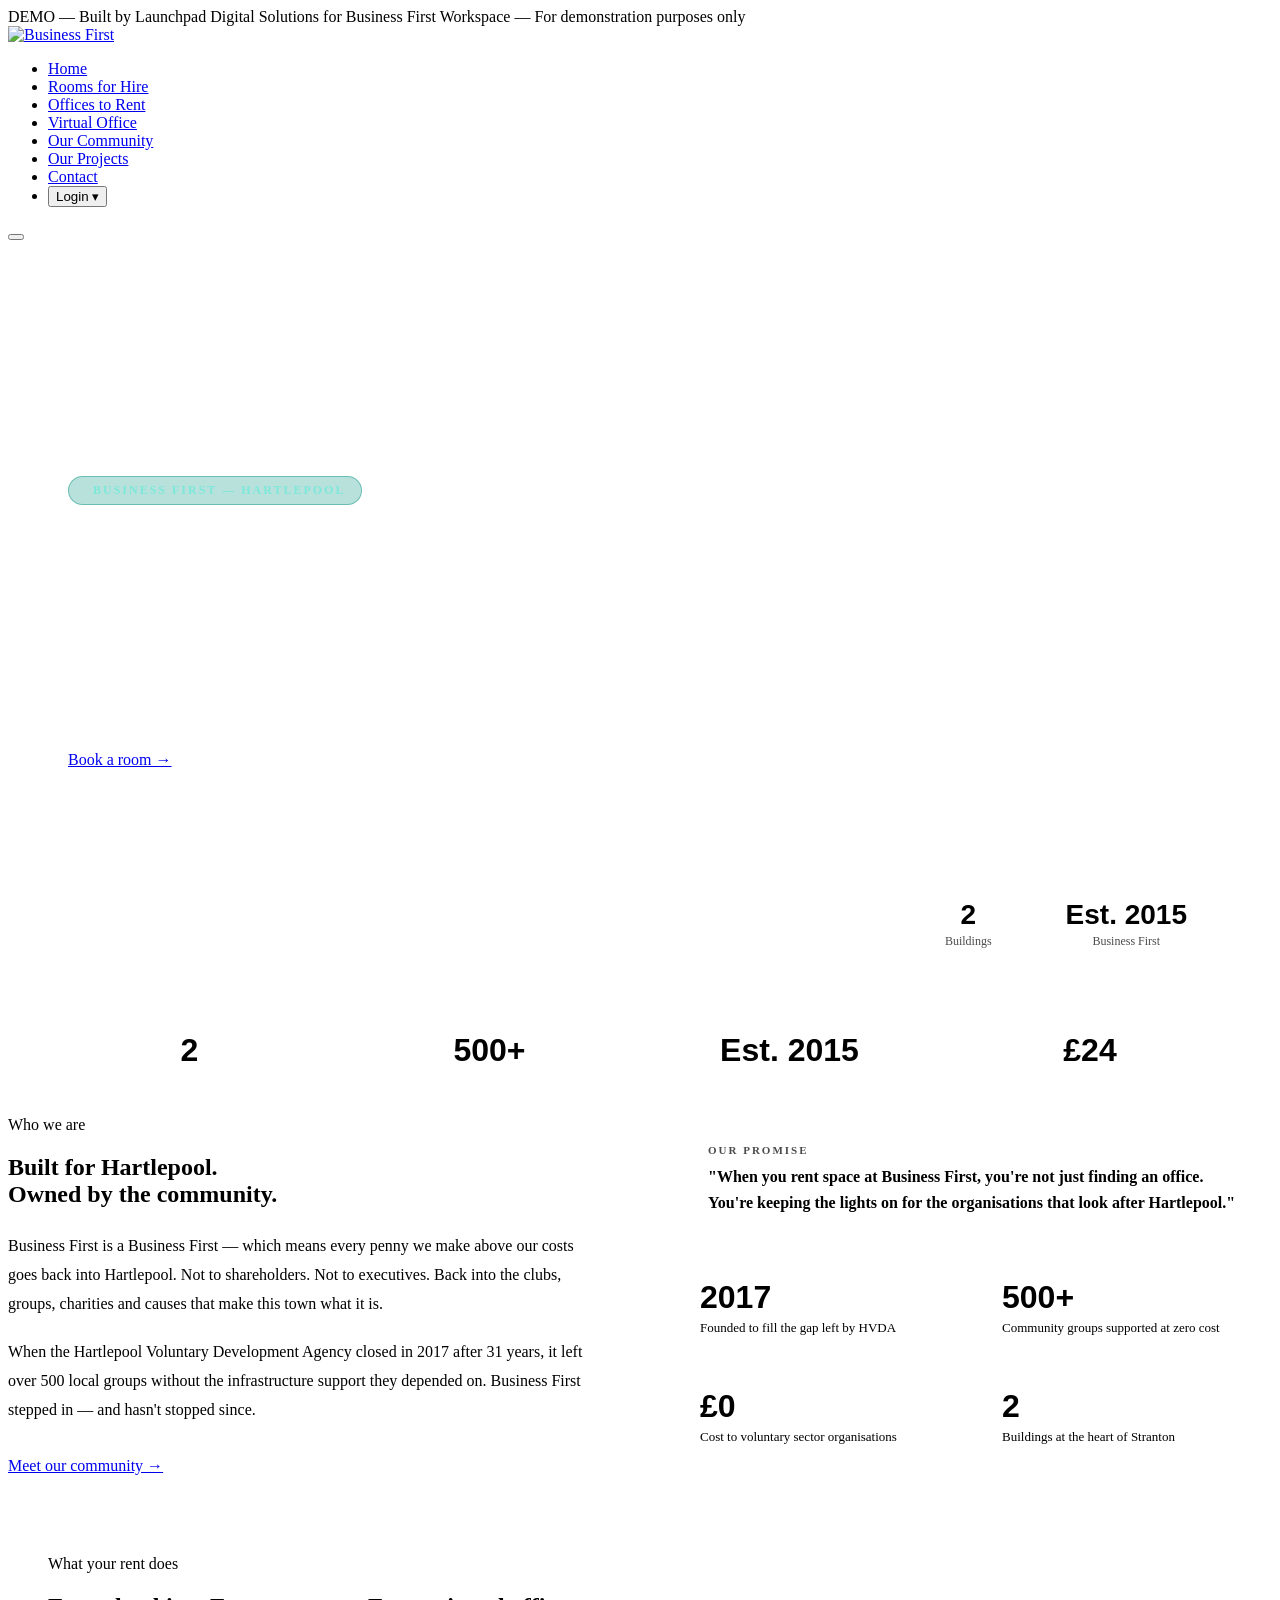
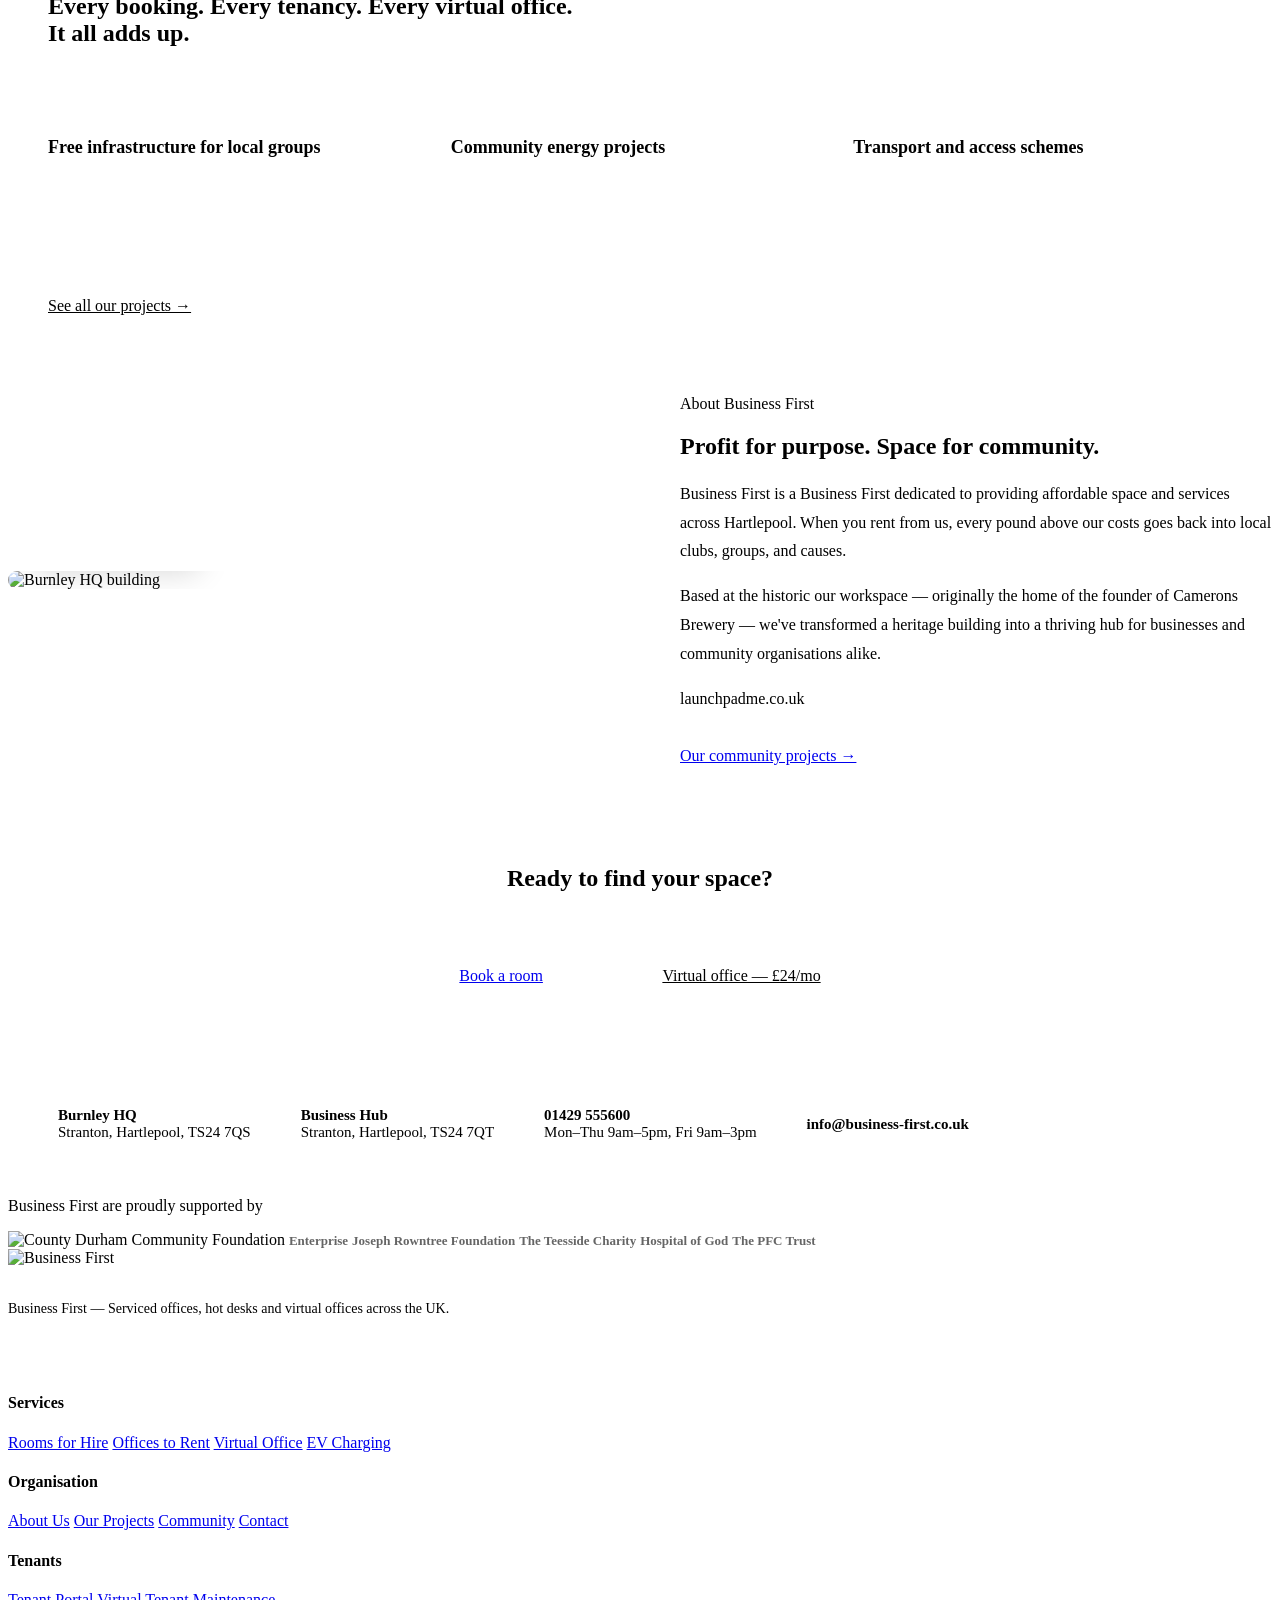
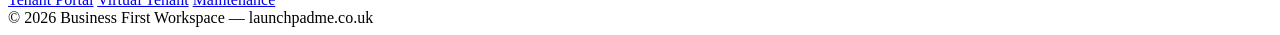
==== index.html @ 75658053 "Add index.html" ====
<!DOCTYPE html>
<html lang="en">
<head>
  <meta charset="UTF-8">
  <meta name="viewport" content="width=device-width, initial-scale=1.0">
  <title>Business First — Business First — Workspace Management</title>
  <link rel="stylesheet" href="css/style.css">
  <style>
    .hero {
      position: relative;
      height: 85vh;
      min-height: 560px;
      display: flex;
      align-items: center;
      overflow: hidden;
    }

    .hero-bg {
      position: absolute;
      inset: 0;
      background-image: url('https://static.wixstatic.com/media/c7834b_b537a9cc573847acae73a54dbadb5a41~mv2.png/v1/fill/w_1366,h_768,fp_0.50_0.50,q_85,enc_auto/c7834b_b537a9cc573847acae73a54dbadb5a41~mv2.png');
      background-size: cover;
      background-position: center 30%;
      filter: brightness(0.45);
    }

    .hero-content {
      position: relative;
      z-index: 2;
      padding: 0 60px;
      max-width: 720px;
    }

    .hero-eyebrow {
      display: inline-flex;
      align-items: center;
      gap: 8px;
      background: rgba(26,155,140,0.3);
      border: 1px solid rgba(26,155,140,0.5);
      color: #7BE8DA;
      padding: 6px 16px;
      border-radius: 100px;
      font-size: 12px;
      font-weight: 700;
      letter-spacing: 2px;
      text-transform: uppercase;
      margin-bottom: 24px;
    }

    .hero h1 { color: #fff; margin-bottom: 20px; }
    .hero h1 span { color: var(--teal); }

    .hero p {
      color: rgba(255,255,255,0.8);
      font-size: 18px;
      line-height: 1.7;
      margin-bottom: 36px;
      max-width: 560px;
    }

    .hero-btns { display: flex; gap: 14px; flex-wrap: wrap; }

    .hero-stats {
      position: absolute;
      bottom: 40px;
      right: 60px;
      display: flex;
      gap: 24px;
      z-index: 2;
    }

    .hero-stat {
      background: rgba(255,255,255,0.1);
      border: 1px solid rgba(255,255,255,0.2);
      backdrop-filter: blur(10px);
      border-radius: 14px;
      padding: 16px 24px;
      text-align: center;
      color: var(--white);
    }

    .hero-stat strong {
      font-family: 'Syne', sans-serif;
      font-size: 28px;
      font-weight: 800;
      display: block;
      color: var(--teal);
    }

    .hero-stat span { font-size: 12px; opacity: 0.7; }

    /* Stats strip */
    .stats-strip {
      background: var(--dark);
      padding: 0;
      border-bottom: 3px solid var(--teal);
    }

    .stats-grid {
      display: grid;
      grid-template-columns: repeat(4, 1fr);
      max-width: 1200px;
      margin: 0 auto;
    }

    .stat-pill {
      padding: 28px 20px;
      text-align: center;
      border-right: 1px solid rgba(255,255,255,0.07);
      display: flex;
      flex-direction: column;
      align-items: center;
      gap: 4px;
    }

    .stat-pill:last-child { border-right: none; }
    .stat-pill strong { font-family: 'Syne', sans-serif; font-size: 32px; font-weight: 800; color: var(--teal); line-height: 1; }
    .stat-pill span { font-size: 13px; color: rgba(255,255,255,0.55); font-weight: 500; margin-top: 2px; }

    /* What we offer */
    .offer-card {
      background: var(--white);
      border: 1.5px solid var(--border);
      border-radius: 20px;
      padding: 32px;
      transition: all 0.2s;
      position: relative;
      overflow: hidden;
    }

    .offer-card::before {
      content: '';
      position: absolute;
      top: 0; left: 0; right: 0;
      height: 4px;
      background: var(--teal);
      transform: scaleX(0);
      transition: transform 0.2s;
    }

    .offer-card:hover::before { transform: scaleX(1); }
    .offer-card:hover { transform: translateY(-4px); box-shadow: 0 12px 40px rgba(26,155,140,0.12); }

    .offer-icon {
      width: 56px;
      height: 56px;
      background: var(--teal-light);
      border-radius: 14px;
      display: flex;
      align-items: center;
      justify-content: center;
      font-size: 24px;
      margin-bottom: 20px;
    }

    .offer-card h3 { margin-bottom: 10px; }
    .offer-card p { color: var(--mid); font-size: 14px; line-height: 1.7; margin-bottom: 20px; }

    .offer-price {
      font-family: 'Syne', sans-serif;
      font-weight: 800;
      color: var(--teal);
      font-size: 20px;
    }

    .offer-price span { font-family: 'Inter', sans-serif; font-size: 13px; font-weight: 400; color: var(--mid); }

    /* About section */
    .about-split {
      display: grid;
      grid-template-columns: 1fr 1fr;
      gap: 80px;
      align-items: center;
    }

    .about-img {
      border-radius: 20px;
      overflow: hidden;
      position: relative;
    }

    .about-img img { width: 100%; height: 480px; object-fit: cover; }

    .about-badge {
      position: absolute;
      bottom: 24px;
      left: 24px;
      background: var(--white);
      border-radius: 14px;
      padding: 16px 20px;
      box-shadow: 0 8px 30px rgba(0,0,0,0.15);
    }

    .about-badge strong { font-family: 'Syne', sans-serif; font-size: 28px; color: var(--teal); display: block; }
    .about-badge span { font-size: 13px; color: var(--mid); }

    .about-content h2 { margin-bottom: 20px; }
    .about-content p { color: var(--mid); font-size: 16px; line-height: 1.8; margin-bottom: 16px; }

    /* CTA banner */
    .cta-banner {
      background: var(--dark);
      padding: 80px 40px;
      text-align: center;
    }

    .cta-banner h2 { color: var(--white); margin-bottom: 14px; }
    .cta-banner p { color: rgba(255,255,255,0.65); font-size: 18px; margin-bottom: 36px; }
    .cta-banner .btn-group { display: flex; gap: 14px; justify-content: center; flex-wrap: wrap; }

    /* Contact strip */
    .contact-strip {
      background: var(--teal);
      padding: 40px;
    }

    .contact-strip-inner {
      max-width: 1200px;
      margin: 0 auto;
      display: flex;
      align-items: center;
      justify-content: space-between;
      flex-wrap: wrap;
      gap: 20px;
    }

    .contact-info { display: flex; gap: 40px; flex-wrap: wrap; }

    .contact-item {
      display: flex;
      align-items: center;
      gap: 10px;
      color: var(--white);
      font-size: 15px;
    }

    .contact-item strong { font-weight: 600; }
    .contact-item .ci-icon { font-size: 20px; opacity: 0.7; }
  
    /* Login dropdown */
    .login-dropdown { position: relative; }
    .login-dropdown-menu {
      display: none;
      position: absolute;
      top: calc(100% + 8px);
      right: 0;
      background: var(--white);
      border: 1.5px solid var(--border);
      border-radius: 12px;
      overflow: hidden;
      min-width: 180px;
      box-shadow: 0 8px 30px rgba(0,0,0,0.12);
      z-index: 1000;
    }
    .login-dropdown.open .login-dropdown-menu { display: block; }
    .login-dropdown-menu a {
      display: block;
      padding: 12px 18px;
      font-size: 14px;
      font-weight: 500;
      color: var(--dark);
      text-decoration: none;
      border-bottom: 1px solid var(--border);
      transition: all 0.15s;
    }
    .login-dropdown-menu a:last-child { border-bottom: none; }
    .login-dropdown-menu a:hover { background: var(--teal-light); color: var(--teal-dark); }
    .login-dropdown-menu .admin-link { color: var(--mid); font-size: 13px; }
    .admin-bar { display: none; position: fixed; bottom: 0; left: 0; right: 0; background: var(--dark); border-top: 2px solid var(--teal); padding: 10px 20px; z-index: 999; display: flex; justify-content: space-between; align-items: center; }
    .admin-bar span { color: rgba(255,255,255,0.5); font-size: 11px; font-weight: 700; letter-spacing: 1px; text-transform: uppercase; }
    .admin-bar a { background: var(--teal); color: white; padding: 7px 16px; border-radius: 8px; font-size: 12px; font-weight: 700; text-decoration: none; }
    @media (min-width: 769px) { .admin-bar { display: none !important; } }

  
    /* ── BASE: prevent horizontal scroll on all screen sizes ── */
    html, body { overflow-x: hidden; max-width: 100%; }

    /* ════════════════════════════════════════════════
       MOBILE FIRST — full ground-up mobile experience
       Desktop styles above are untouched
    ════════════════════════════════════════════════ */
    @media (max-width: 768px) {

      /* ── Nav ── */
      nav {
        padding: 0 16px !important;
        height: 60px !important;
        top: 0 !important;
      }
      .demo-banner { font-size: 10px !important; padding: 6px 12px !important; letter-spacing: 0 !important; }
      .nav-logo img { height: 32px !important; }

      /* ── Hero ── */
      .hero {
        height: auto !important;
        min-height: 85vh !important;
        padding: 80px 20px 32px !important;
        display: flex !important;
        flex-direction: column !important;
        justify-content: center !important;
        overflow: hidden !important;
      }
      .hero-bg { background-position: center center !important; }
      .hero-content {
        position: relative !important;
        padding: 0 !important;
        max-width: 100% !important;
        z-index: 2;
      }
      .hero-eyebrow { font-size: 10px !important; padding: 5px 12px !important; margin-bottom: 16px !important; }
      .hero h1 { font-size: 36px !important; line-height: 1.15 !important; margin-bottom: 14px !important; }
      .hero p { font-size: 15px !important; line-height: 1.65 !important; margin-bottom: 24px !important; }
      .hero-btns {
        flex-direction: column !important;
        gap: 10px !important;
      }
      .hero-btns .btn {
        width: 100% !important;
        justify-content: center !important;
        padding: 14px 20px !important;
        font-size: 15px !important;
      }
      .hero-stats { display: none !important; }
      .hero-stat {
        flex: 1 1 calc(50% - 8px) !important;
        min-width: 0 !important;
        padding: 12px 14px !important;
        text-align: center !important;
      }
      .hero-stat strong { font-size: 20px !important; display: block; }
      .hero-stat span { font-size: 11px !important; }

      /* ── Stats strip ── */
      .stats-grid {
        grid-template-columns: 1fr 1fr !important;
        gap: 0 !important;
      }
      .stat-pill {
        border-right: 1px solid rgba(255,255,255,0.1) !important;
        border-bottom: 1px solid rgba(255,255,255,0.1) !important;
        padding: 16px 12px !important;
      }
      .stat-pill strong { font-size: 22px !important; }
      .stat-pill span { font-size: 11px !important; }

      /* ── Sections ── */
      .section { padding: 48px 20px !important; }
      .section-sm { padding: 32px 20px !important; }
      .container { padding: 0 !important; }

      /* ── Grids → single column ── */
      .grid-2, .grid-3, .grid-4,
      .about-grid, .offer-grid,
      [style*="grid-template-columns:repeat(3"] {
        grid-template-columns: 1fr !important;
        gap: 16px !important;
      }
      [style*="grid-template-columns:repeat(2"] {
        grid-template-columns: 1fr !important;
        gap: 16px !important;
      }

      /* ── About split ── */
      .about-split {
        display: block !important;
      }
      .about-img {
        width: 100% !important;
        margin-bottom: 24px !important;
        border-radius: 16px !important;
        overflow: hidden !important;
      }
      .about-img img { width: 100% !important; height: 220px !important; object-fit: cover !important; }
      .about-badge { bottom: 16px !important; left: 16px !important; padding: 12px 16px !important; }
      .about-badge strong { font-size: 22px !important; }
      .about-content h2 { font-size: 24px !important; }
      .about-content p { font-size: 14px !important; line-height: 1.7 !important; }

      /* ── Mission section ── */
      .mission-grid {
        display: block !important;
      }
      .mission-grid > div:first-child {
        margin-bottom: 32px !important;
      }
      .mission-grid > div:first-child h2 {
        font-size: 28px !important;
        line-height: 1.2 !important;
      }
      .mission-grid > div:first-child p {
        font-size: 15px !important;
        line-height: 1.7 !important;
      }

      /* ── Dark section ── */
      [style*="background:var(--dark)"][style*="padding:80px 40px"] {
        padding: 48px 20px !important;
      }
      .rent-grid {
        display: block !important;
      }
      .rent-grid > div {
        margin-bottom: 24px !important;
        padding-bottom: 24px !important;
        border-bottom: 1px solid rgba(255,255,255,0.1) !important;
      }
      .rent-grid > div:last-child {
        margin-bottom: 0 !important;
        border-bottom: none !important;
      }

      /* ── Cards ── */
      .card { margin-bottom: 0; }
      .room-card img { height: 180px !important; }

      /* ── CTA banner ── */
      .cta-banner { padding: 48px 20px !important; text-align: center; }
      .cta-banner h2 { font-size: 26px !important; }
      .btn-group {
        flex-direction: column !important;
        gap: 10px !important;
        align-items: stretch !important;
      }
      .btn-group .btn {
        width: 100% !important;
        justify-content: center !important;
      }

      /* ── Contact strip ── */
      .contact-strip { padding: 28px 20px !important; }
      .contact-strip-inner {
        flex-direction: column !important;
        align-items: flex-start !important;
        gap: 0 !important;
      }
      .contact-info {
        display: grid !important;
        grid-template-columns: 1fr 1fr !important;
        gap: 16px !important;
        width: 100% !important;
        margin-bottom: 20px !important;
      }
      .contact-item {
        font-size: 13px !important;
        gap: 6px !important;
        align-items: flex-start !important;
      }
      .contact-item .ci-icon { font-size: 16px !important; margin-top: 2px; }
      .contact-strip .btn { width: 100% !important; justify-content: center !important; }

      /* ── Supporters ── */
      .supporters { padding: 32px 20px !important; }
      .supporters-grid { gap: 16px !important; }

      /* ── Footer ── */
      footer { padding: 40px 20px 0 !important; }
      .footer-grid { grid-template-columns: 1fr !important; gap: 28px !important; }
      .footer-bottom {
        flex-direction: column !important;
        gap: 8px !important;
        text-align: center !important;
        padding: 20px 0 !important;
      }

      /* ── Typography ── */
      h1 { font-size: 34px !important; }
      h2 { font-size: 24px !important; line-height: 1.25 !important; }
      h3 { font-size: 18px !important; }

      /* ── Inline grid overrides (elements using inline style) ── */
      /* Only target inline grids with 3+ columns */
      [style*="grid-template-columns:repeat(3"],
      [style*="grid-template-columns:repeat(4"],
      [style*="grid-template-columns: repeat(3"],
      [style*="grid-template-columns: repeat(4"] {
        display: block !important;
      }
      [style*="grid-template-columns:repeat(3"] > *,
      [style*="grid-template-columns:repeat(4"] > *,
      [style*="grid-template-columns: repeat(3"] > *,
      [style*="grid-template-columns: repeat(4"] > * {
        margin-bottom: 16px !important;
      }

      /* Feedback button — keep accessible */
      #feedbackMenu { bottom: 16px !important; right: 16px !important; }
    }

    /* Small phones */
    @media (max-width: 380px) {
      .hero h1 { font-size: 30px !important; }
      .hero-stat { flex: 1 1 100% !important; }
    }
  </style>
</head>
<body>

<div class="demo-banner">
   DEMO — Built by Launchpad Digital Solutions for Business First Workspace — For demonstration purposes only
</div>

<nav>
  <a href="index.html" class="nav-logo">
    <img src="https://via.placeholder.com/255x86/1a1a2e/6366f1?text=Launchpad" alt="Business First">
  </a>
  <ul class="nav-links">
    <li><a href="index.html" class="active">Home</a></li>
    <li><a href="rooms.html">Rooms for Hire</a></li>
    <li><a href="offices.html">Offices to Rent</a></li>
    <li><a href="virtual-office.html">Virtual Office</a></li>
    <li><a href="community.html">Our Community</a></li>
    <li><a href="projects.html">Our Projects</a></li>
    <li><a href="contact.html?from=rooms">Contact</a></li>
    <li class="login-dropdown" id="loginDropdown">
    <button class="login-dropdown-btn" onclick="event.stopPropagation();document.getElementById('loginDropdown').classList.toggle('open')">Login ▾</button>
    <div class="login-dropdown-menu">
      <a href="tenant.html">Tenant Portal</a>
      <a href="virtual-tenant.html">Virtual Office Portal</a>
      <a href="admin.html" class="staff-link">Staff Dashboard</a>
    </div>
  </li>
  </ul>
  <button class="nav-hamburger" id="navHamburger" aria-label="Menu">
    <span></span><span></span><span></span>
  </button>
</nav>

<!-- Hero -->
<section class="hero">
  <div class="hero-bg"></div>
  <div class="hero-content">
    <div class="hero-eyebrow">
      <span></span> Business First — Hartlepool
    </div>
    <h1>Space to grow.<br><span>Power to thrive.</span></h1>
    <p>Business First provides affordable rooms, offices, and community services from two buildings at the heart of Hartlepool — with profits going back to the community.</p>
    <div class="hero-btns">
      <a href="rooms.html" class="btn btn-primary btn-lg">Book a room →</a>
      <a href="offices.html" class="btn btn-lg" style="background:rgba(255,255,255,0.15);color:#fff;border:1.5px solid rgba(255,255,255,0.3);">Find an office</a>
    </div>
  </div>
  <div class="hero-stats">
    <div class="hero-stat">
      <strong>2</strong>
      <span>Buildings</span>
    </div>
    <div class="hero-stat">
      <strong>Est. 2015</strong>
      <span>Business First</span>
    </div>
  </div>
</section>

<!-- Stats strip -->
<div class="stats-strip">
  <div class="stats-grid">
    <div class="stat-pill">
      <strong>2</strong>
      <span>Buildings in Hartlepool</span>
    </div>
    <div class="stat-pill">
      <strong>500+</strong>
      <span>Community groups supported</span>
    </div>
    <div class="stat-pill">
      <strong>Est. 2015</strong>
      <span>Business First</span>
    </div>
    <div class="stat-pill">
      <strong>£24</strong>
      <span>Virtual office inc. VAT /month</span>
    </div>
  </div>
</div>

<!-- Mission section -->
<section class="section" style="background:var(--white);">
  <div class="container">
    <div class="mission-grid" style="display:grid;grid-template-columns:1fr 1fr;gap:80px;align-items:start;">
      <div>
        <div class="section-label">Who we are</div>
        <h2 style="margin-bottom:24px;">Built for Hartlepool.<br>Owned by the community.</h2>
        <p style="font-size:16px;color:var(--mid);line-height:1.8;margin-bottom:20px;">Business First is a Business First — which means every penny we make above our costs goes back into Hartlepool. Not to shareholders. Not to executives. Back into the clubs, groups, charities and causes that make this town what it is.</p>
        <p style="font-size:16px;color:var(--mid);line-height:1.8;margin-bottom:32px;">When the Hartlepool Voluntary Development Agency closed in 2017 after 31 years, it left over 500 local groups without the infrastructure support they depended on. Business First stepped in — and hasn't stopped since.</p>
        <a href="community.html" class="btn btn-outline">Meet our community →</a>
      </div>
      <div style="display:flex;flex-direction:column;gap:16px;">
        <div style="background:var(--teal);border-radius:16px;padding:28px;color:var(--white);">
          <div style="font-size:11px;font-weight:700;letter-spacing:2px;opacity:0.7;text-transform:uppercase;margin-bottom:8px;">Our promise</div>
          <p style="font-size:16px;font-weight:600;line-height:1.6;margin:0;">"When you rent space at Business First, you're not just finding an office. You're keeping the lights on for the organisations that look after Hartlepool."</p>
        </div>
        <div style="display:grid;grid-template-columns:1fr 1fr;gap:12px;">
          <div style="background:var(--light);border-radius:14px;padding:20px;border:1px solid var(--border);">
            <div style="font-family:'Syne',sans-serif;font-size:32px;font-weight:800;color:var(--teal);">2017</div>
            <div style="font-size:13px;color:var(--mid);margin-top:4px;">Founded to fill the gap left by HVDA</div>
          </div>
          <div style="background:var(--light);border-radius:14px;padding:20px;border:1px solid var(--border);">
            <div style="font-family:'Syne',sans-serif;font-size:32px;font-weight:800;color:var(--teal);">500+</div>
            <div style="font-size:13px;color:var(--mid);margin-top:4px;">Community groups supported at zero cost</div>
          </div>
          <div style="background:var(--light);border-radius:14px;padding:20px;border:1px solid var(--border);">
            <div style="font-family:'Syne',sans-serif;font-size:32px;font-weight:800;color:var(--teal);">£0</div>
            <div style="font-size:13px;color:var(--mid);margin-top:4px;">Cost to voluntary sector organisations</div>
          </div>
          <div style="background:var(--light);border-radius:14px;padding:20px;border:1px solid var(--border);">
            <div style="font-family:'Syne',sans-serif;font-size:32px;font-weight:800;color:var(--teal);">2</div>
            <div style="font-size:13px;color:var(--mid);margin-top:4px;">Buildings at the heart of Stranton</div>
          </div>
        </div>
      </div>
    </div>
  </div>
</section>

<!-- What happens when you rent here -->
<section class="section" style="background:var(--dark);padding:80px 40px;">
  <div class="container">
    <div class="section-label" style="color:var(--teal);">What your rent does</div>
    <h2 style="color:var(--white);margin-bottom:48px;max-width:540px;">Every booking. Every tenancy. Every virtual office. It all adds up.</h2>
    <div class="rent-grid" style="display:grid;grid-template-columns:repeat(3,1fr);gap:24px;">
      <div style="border-top:3px solid var(--teal);padding-top:24px;">
        <h3 style="color:var(--white);font-size:18px;margin-bottom:10px;">Free infrastructure for local groups</h3>
        <p style="color:rgba(255,255,255,0.6);font-size:14px;line-height:1.7;">Board rooms, advice, fundraising support and representation — available free to any of Hartlepool's 500+ voluntary and community organisations.</p>
      </div>
      <div style="border-top:3px solid var(--gold);padding-top:24px;">
        <h3 style="color:var(--white);font-size:18px;margin-bottom:10px;">Community energy projects</h3>
        <p style="color:rgba(255,255,255,0.6);font-size:14px;line-height:1.7;">Solar installations, EV charging, home energy efficiency advice and the HEET project — all funded by the surplus from our buildings.</p>
      </div>
      <div style="border-top:3px solid var(--teal);padding-top:24px;">
        <h3 style="color:var(--white);font-size:18px;margin-bottom:10px;">Transport and access schemes</h3>
        <p style="color:rgba(255,255,255,0.6);font-size:14px;line-height:1.7;">Wheels 2 Work, the Car Club and Get Connected — removing the barriers that stop Hartlepool residents accessing jobs, services and opportunity.</p>
      </div>
    </div>
    <div style="margin-top:40px;">
      <a href="projects.html" class="btn btn-outline" style="color:var(--white);border-color:rgba(255,255,255,0.3);">See all our projects →</a>
    </div>
  </div>
</section>

<!-- Tenant voices - placeholder for real testimonials -->

<!-- About -->
<section class="section" style="background:var(--light);">
  <div class="container">
    <div class="about-split">
      <div class="about-img">
        <img src="https://static.wixstatic.com/media/c7834b_b537a9cc573847acae73a54dbadb5a41~mv2.png/v1/fill/w_740,h_495,fp_0.50_0.50,q_85,enc_auto/c7834b_b537a9cc573847acae73a54dbadb5a41~mv2.png" alt="Burnley HQ building">
        <div class="about-badge">
          <strong>2015</strong>
          <span>Serving Hartlepool since</span>
        </div>
      </div>
      <div class="about-content">
        <div class="section-label">About Business First</div>
        <h2>Profit for purpose. Space for community.</h2>
        <p>Business First is a Business First dedicated to providing affordable space and services across Hartlepool. When you rent from us, every pound above our costs goes back into local clubs, groups, and causes.</p>
        <p>Based at the historic our workspace — originally the home of the founder of Camerons Brewery — we've transformed a heritage building into a thriving hub for businesses and community organisations alike.</p>
        <p>launchpadme.co.uk</p>
        <br>
        <a href="projects.html" class="btn btn-outline">Our community projects →</a>
      </div>
    </div>
  </div>
</section>

<!-- CTA -->
<div class="cta-banner">
  <div class="container">
    <h2>Ready to find your space?</h2>
    <p>Book a room online in minutes, or register your interest in a private office today.</p>
    <div class="btn-group">
      <a href="rooms.html" class="btn btn-primary btn-lg">Book a room</a>
      <a href="offices.html" class="btn btn-lg" style="background:rgba(255,255,255,0.1);color:#fff;border:1.5px solid rgba(255,255,255,0.25);">Find an office</a>
      <a href="virtual-office.html" class="btn btn-lg" style="background:var(--gold);color:var(--dark);">Virtual office — £24/mo</a>
    </div>
  </div>
</div>

<!-- Contact strip -->
<div class="contact-strip">
  <div class="contact-strip-inner">
    <div class="contact-info">
      <div class="contact-item">
        <span class="ci-icon"></span>
        <div>
          <strong>Burnley HQ</strong><br>
          Stranton, Hartlepool, TS24 7QS
        </div>
      </div>
      <div class="contact-item">
        <span class="ci-icon"></span>
        <div>
          <strong>Business Hub</strong><br>
          Stranton, Hartlepool, TS24 7QT
        </div>
      </div>
      <div class="contact-item">
        <span class="ci-icon"></span>
        <div>
          <strong>01429 555600</strong><br>
          Mon–Thu 9am–5pm, Fri 9am–3pm
        </div>
      </div>
      <div class="contact-item">
        <span class="ci-icon"></span>
        <div>
          <strong>info@business-first.co.uk</strong>
        </div>
      </div>
    </div>
    <a href="contact.html?from=rooms" class="btn" style="background:rgba(255,255,255,0.15);color:#fff;border:1.5px solid rgba(255,255,255,0.3);">Get in touch →</a>
  </div>
</div>

<!-- Supporters -->
<div class="supporters">
  <div class="supporters-inner">
    <p>Business First are proudly supported by</p>
    <div class="supporters-logos">
      <img src="https://static.wixstatic.com/media/c7834b_a3cae1780340491fa3ef99efcd1c79f7~mv2.png/v1/fill/w_224,h_298,q_90,enc_avif,quality_auto/c7834b_a3cae1780340491fa3ef99efcd1c79f7~mv2.png" alt="County Durham Community Foundation" class="supporter-logo">
      <span style="font-size:13px;font-weight:700;color:var(--mid);opacity:0.6;">Enterprise</span>
      <span style="font-size:13px;font-weight:700;color:var(--mid);opacity:0.6;">Joseph Rowntree Foundation</span>
      <span style="font-size:13px;font-weight:700;color:var(--mid);opacity:0.6;">The Teesside Charity</span>
      <span style="font-size:13px;font-weight:700;color:var(--mid);opacity:0.6;">Hospital of God</span>
      <span style="font-size:13px;font-weight:700;color:var(--mid);opacity:0.6;">The PFC Trust</span>
    </div>
  </div>
</div>

<!-- Footer -->
<footer>
  <div class="footer-grid">
    <div>
      <img src="https://via.placeholder.com/255x86/1a1a2e/6366f1?text=Launchpad" alt="Business First" style="height:40px;margin-bottom:16px;">
      <p style="font-size:14px;line-height:1.7;">Business First — Serviced offices, hot desks and virtual offices across the UK.</p>
      <div style="display:flex;gap:12px;margin-top:16px;">
        <a href="https://www.facebook.com/business-first/" target="_blank" title="Facebook"
           style="display:flex;align-items:center;justify-content:center;width:36px;height:36px;background:rgba(255,255,255,0.1);border-radius:8px;color:rgba(255,255,255,0.7);transition:all 0.2s;"
           onmouseover="this.style.background='#1877F2';this.style.color='#fff'" onmouseout="this.style.background='rgba(255,255,255,0.1)';this.style.color='rgba(255,255,255,0.7)'">
          <svg width="18" height="18" viewBox="0 0 24 24" fill="currentColor"><path d="M18 2h-3a5 5 0 0 0-5 5v3H7v4h3v8h4v-8h3l1-4h-4V7a1 1 0 0 1 1-1h3z"/></svg>
        </a>
        <a href="https://x.com/business-first_cic" target="_blank" title="X (Twitter)"
           style="display:flex;align-items:center;justify-content:center;width:36px;height:36px;background:rgba(255,255,255,0.1);border-radius:8px;color:rgba(255,255,255,0.7);transition:all 0.2s;"
           onmouseover="this.style.background='#000';this.style.color='#fff'" onmouseout="this.style.background='rgba(255,255,255,0.1)';this.style.color='rgba(255,255,255,0.7)'">
          <svg width="16" height="16" viewBox="0 0 24 24" fill="currentColor"><path d="M18.244 2.25h3.308l-7.227 8.26 8.502 11.24H16.17l-5.214-6.817L4.99 21.75H1.68l7.73-8.835L1.254 2.25H8.08l4.713 6.231zm-1.161 17.52h1.833L7.084 4.126H5.117z"/></svg>
        </a>
      </div>
    </div>
    <div>
      <h4>Services</h4>
      <a href="rooms.html">Rooms for Hire</a>
      <a href="offices.html">Offices to Rent</a>
      <a href="virtual-office.html">Virtual Office</a>
      <a href="#">EV Charging</a>
    </div>
    <div>
      <h4>Organisation</h4>
      <a href="#">About Us</a>
      <a href="projects.html">Our Projects</a>
      <a href="#">Community</a>
      <a href="contact.html?from=rooms">Contact</a>
    </div>
    <div>
      <h4>Tenants</h4>
      <a href="tenant.html">Tenant Portal</a>
      <a href="virtual-tenant.html">Virtual Tenant</a>
      <a href="#">Maintenance</a>
    </div>
  </div>
  <div class="footer-bottom">
    <span>© 2026 Business First Workspace — launchpadme.co.uk</span>
    <span style="color:rgba(255,255,255,0.3);font-size:11px;">Demo built by <a href="https://launchpadme.co.uk" style="color:var(--teal);">Launchpad Digital Solutions</a></span>
  </div>
</footer>


<script>
  document.addEventListener('click', function(e) {
    const dd = document.getElementById('loginDropdown');
    if (dd && !dd.contains(e.target)) dd.classList.remove('open');
  });
</script>

<div class="admin-bar"><span>DEMO</span><a href="admin.html">Staff Dashboard →</a></div>
<script src="js/bug-report.js"></script>
<script>
  // Hamburger nav
  (function(){
    var btn = document.getElementById("navHamburger");
    var links = document.querySelector(".nav-links");
    if(!btn || !links) return;
    btn.addEventListener("click", function(e){
      e.stopPropagation();
      links.classList.toggle("open");
      btn.classList.toggle("open");
    });
    document.addEventListener("click", function(e){
      if(!btn.contains(e.target) && !links.contains(e.target)){
        links.classList.remove("open");
        btn.classList.remove("open");
      }
    });
  })();
</script>
<script src="js/gate.js"></script>
</body>
</html>
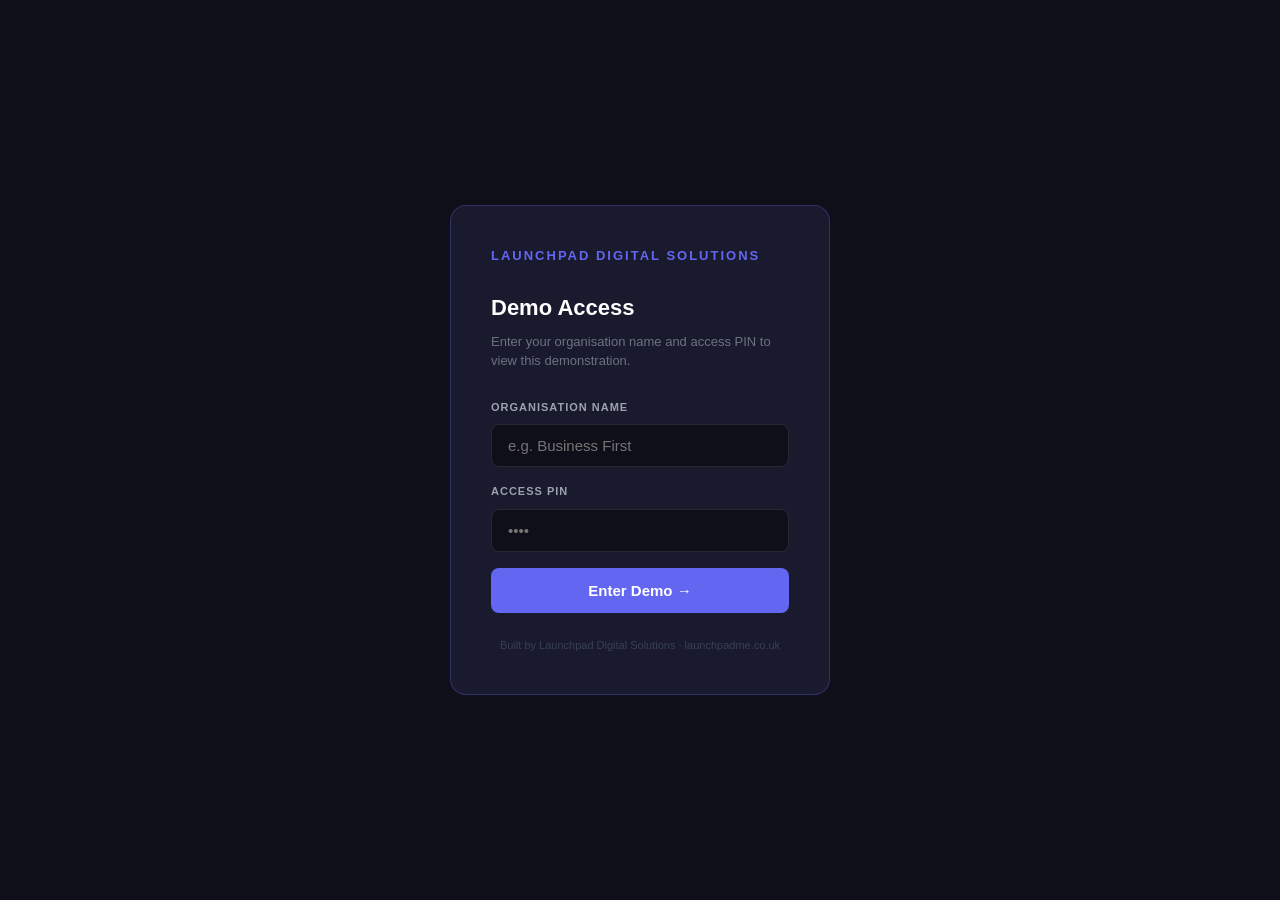
==== commit 700db0ee: "Update index.html" ====
--- a/index.html
+++ b/index.html
@@ -3,806 +3,10 @@
 <head>
   <meta charset="UTF-8">
   <meta name="viewport" content="width=device-width, initial-scale=1.0">
-  <title>Business First — Business First — Workspace Management</title>
+  <title>Business First — Demo Access</title>
   <link rel="stylesheet" href="css/style.css">
-  <style>
-    .hero {
-      position: relative;
-      height: 85vh;
-      min-height: 560px;
-      display: flex;
-      align-items: center;
-      overflow: hidden;
-    }
-
-    .hero-bg {
-      position: absolute;
-      inset: 0;
-      background-image: url('https://static.wixstatic.com/media/c7834b_b537a9cc573847acae73a54dbadb5a41~mv2.png/v1/fill/w_1366,h_768,fp_0.50_0.50,q_85,enc_auto/c7834b_b537a9cc573847acae73a54dbadb5a41~mv2.png');
-      background-size: cover;
-      background-position: center 30%;
-      filter: brightness(0.45);
-    }
-
-    .hero-content {
-      position: relative;
-      z-index: 2;
-      padding: 0 60px;
-      max-width: 720px;
-    }
-
-    .hero-eyebrow {
-      display: inline-flex;
-      align-items: center;
-      gap: 8px;
-      background: rgba(26,155,140,0.3);
-      border: 1px solid rgba(26,155,140,0.5);
-      color: #7BE8DA;
-      padding: 6px 16px;
-      border-radius: 100px;
-      font-size: 12px;
-      font-weight: 700;
-      letter-spacing: 2px;
-      text-transform: uppercase;
-      margin-bottom: 24px;
-    }
-
-    .hero h1 { color: #fff; margin-bottom: 20px; }
-    .hero h1 span { color: var(--teal); }
-
-    .hero p {
-      color: rgba(255,255,255,0.8);
-      font-size: 18px;
-      line-height: 1.7;
-      margin-bottom: 36px;
-      max-width: 560px;
-    }
-
-    .hero-btns { display: flex; gap: 14px; flex-wrap: wrap; }
-
-    .hero-stats {
-      position: absolute;
-      bottom: 40px;
-      right: 60px;
-      display: flex;
-      gap: 24px;
-      z-index: 2;
-    }
-
-    .hero-stat {
-      background: rgba(255,255,255,0.1);
-      border: 1px solid rgba(255,255,255,0.2);
-      backdrop-filter: blur(10px);
-      border-radius: 14px;
-      padding: 16px 24px;
-      text-align: center;
-      color: var(--white);
-    }
-
-    .hero-stat strong {
-      font-family: 'Syne', sans-serif;
-      font-size: 28px;
-      font-weight: 800;
-      display: block;
-      color: var(--teal);
-    }
-
-    .hero-stat span { font-size: 12px; opacity: 0.7; }
-
-    /* Stats strip */
-    .stats-strip {
-      background: var(--dark);
-      padding: 0;
-      border-bottom: 3px solid var(--teal);
-    }
-
-    .stats-grid {
-      display: grid;
-      grid-template-columns: repeat(4, 1fr);
-      max-width: 1200px;
-      margin: 0 auto;
-    }
-
-    .stat-pill {
-      padding: 28px 20px;
-      text-align: center;
-      border-right: 1px solid rgba(255,255,255,0.07);
-      display: flex;
-      flex-direction: column;
-      align-items: center;
-      gap: 4px;
-    }
-
-    .stat-pill:last-child { border-right: none; }
-    .stat-pill strong { font-family: 'Syne', sans-serif; font-size: 32px; font-weight: 800; color: var(--teal); line-height: 1; }
-    .stat-pill span { font-size: 13px; color: rgba(255,255,255,0.55); font-weight: 500; margin-top: 2px; }
-
-    /* What we offer */
-    .offer-card {
-      background: var(--white);
-      border: 1.5px solid var(--border);
-      border-radius: 20px;
-      padding: 32px;
-      transition: all 0.2s;
-      position: relative;
-      overflow: hidden;
-    }
-
-    .offer-card::before {
-      content: '';
-      position: absolute;
-      top: 0; left: 0; right: 0;
-      height: 4px;
-      background: var(--teal);
-      transform: scaleX(0);
-      transition: transform 0.2s;
-    }
-
-    .offer-card:hover::before { transform: scaleX(1); }
-    .offer-card:hover { transform: translateY(-4px); box-shadow: 0 12px 40px rgba(26,155,140,0.12); }
-
-    .offer-icon {
-      width: 56px;
-      height: 56px;
-      background: var(--teal-light);
-      border-radius: 14px;
-      display: flex;
-      align-items: center;
-      justify-content: center;
-      font-size: 24px;
-      margin-bottom: 20px;
-    }
-
-    .offer-card h3 { margin-bottom: 10px; }
-    .offer-card p { color: var(--mid); font-size: 14px; line-height: 1.7; margin-bottom: 20px; }
-
-    .offer-price {
-      font-family: 'Syne', sans-serif;
-      font-weight: 800;
-      color: var(--teal);
-      font-size: 20px;
-    }
-
-    .offer-price span { font-family: 'Inter', sans-serif; font-size: 13px; font-weight: 400; color: var(--mid); }
-
-    /* About section */
-    .about-split {
-      display: grid;
-      grid-template-columns: 1fr 1fr;
-      gap: 80px;
-      align-items: center;
-    }
-
-    .about-img {
-      border-radius: 20px;
-      overflow: hidden;
-      position: relative;
-    }
-
-    .about-img img { width: 100%; height: 480px; object-fit: cover; }
-
-    .about-badge {
-      position: absolute;
-      bottom: 24px;
-      left: 24px;
-      background: var(--white);
-      border-radius: 14px;
-      padding: 16px 20px;
-      box-shadow: 0 8px 30px rgba(0,0,0,0.15);
-    }
-
-    .about-badge strong { font-family: 'Syne', sans-serif; font-size: 28px; color: var(--teal); display: block; }
-    .about-badge span { font-size: 13px; color: var(--mid); }
-
-    .about-content h2 { margin-bottom: 20px; }
-    .about-content p { color: var(--mid); font-size: 16px; line-height: 1.8; margin-bottom: 16px; }
-
-    /* CTA banner */
-    .cta-banner {
-      background: var(--dark);
-      padding: 80px 40px;
-      text-align: center;
-    }
-
-    .cta-banner h2 { color: var(--white); margin-bottom: 14px; }
-    .cta-banner p { color: rgba(255,255,255,0.65); font-size: 18px; margin-bottom: 36px; }
-    .cta-banner .btn-group { display: flex; gap: 14px; justify-content: center; flex-wrap: wrap; }
-
-    /* Contact strip */
-    .contact-strip {
-      background: var(--teal);
-      padding: 40px;
-    }
-
-    .contact-strip-inner {
-      max-width: 1200px;
-      margin: 0 auto;
-      display: flex;
-      align-items: center;
-      justify-content: space-between;
-      flex-wrap: wrap;
-      gap: 20px;
-    }
-
-    .contact-info { display: flex; gap: 40px; flex-wrap: wrap; }
-
-    .contact-item {
-      display: flex;
-      align-items: center;
-      gap: 10px;
-      color: var(--white);
-      font-size: 15px;
-    }
-
-    .contact-item strong { font-weight: 600; }
-    .contact-item .ci-icon { font-size: 20px; opacity: 0.7; }
-  
-    /* Login dropdown */
-    .login-dropdown { position: relative; }
-    .login-dropdown-menu {
-      display: none;
-      position: absolute;
-      top: calc(100% + 8px);
-      right: 0;
-      background: var(--white);
-      border: 1.5px solid var(--border);
-      border-radius: 12px;
-      overflow: hidden;
-      min-width: 180px;
-      box-shadow: 0 8px 30px rgba(0,0,0,0.12);
-      z-index: 1000;
-    }
-    .login-dropdown.open .login-dropdown-menu { display: block; }
-    .login-dropdown-menu a {
-      display: block;
-      padding: 12px 18px;
-      font-size: 14px;
-      font-weight: 500;
-      color: var(--dark);
-      text-decoration: none;
-      border-bottom: 1px solid var(--border);
-      transition: all 0.15s;
-    }
-    .login-dropdown-menu a:last-child { border-bottom: none; }
-    .login-dropdown-menu a:hover { background: var(--teal-light); color: var(--teal-dark); }
-    .login-dropdown-menu .admin-link { color: var(--mid); font-size: 13px; }
-    .admin-bar { display: none; position: fixed; bottom: 0; left: 0; right: 0; background: var(--dark); border-top: 2px solid var(--teal); padding: 10px 20px; z-index: 999; display: flex; justify-content: space-between; align-items: center; }
-    .admin-bar span { color: rgba(255,255,255,0.5); font-size: 11px; font-weight: 700; letter-spacing: 1px; text-transform: uppercase; }
-    .admin-bar a { background: var(--teal); color: white; padding: 7px 16px; border-radius: 8px; font-size: 12px; font-weight: 700; text-decoration: none; }
-    @media (min-width: 769px) { .admin-bar { display: none !important; } }
-
-  
-    /* ── BASE: prevent horizontal scroll on all screen sizes ── */
-    html, body { overflow-x: hidden; max-width: 100%; }
-
-    /* ════════════════════════════════════════════════
-       MOBILE FIRST — full ground-up mobile experience
-       Desktop styles above are untouched
-    ════════════════════════════════════════════════ */
-    @media (max-width: 768px) {
-
-      /* ── Nav ── */
-      nav {
-        padding: 0 16px !important;
-        height: 60px !important;
-        top: 0 !important;
-      }
-      .demo-banner { font-size: 10px !important; padding: 6px 12px !important; letter-spacing: 0 !important; }
-      .nav-logo img { height: 32px !important; }
-
-      /* ── Hero ── */
-      .hero {
-        height: auto !important;
-        min-height: 85vh !important;
-        padding: 80px 20px 32px !important;
-        display: flex !important;
-        flex-direction: column !important;
-        justify-content: center !important;
-        overflow: hidden !important;
-      }
-      .hero-bg { background-position: center center !important; }
-      .hero-content {
-        position: relative !important;
-        padding: 0 !important;
-        max-width: 100% !important;
-        z-index: 2;
-      }
-      .hero-eyebrow { font-size: 10px !important; padding: 5px 12px !important; margin-bottom: 16px !important; }
-      .hero h1 { font-size: 36px !important; line-height: 1.15 !important; margin-bottom: 14px !important; }
-      .hero p { font-size: 15px !important; line-height: 1.65 !important; margin-bottom: 24px !important; }
-      .hero-btns {
-        flex-direction: column !important;
-        gap: 10px !important;
-      }
-      .hero-btns .btn {
-        width: 100% !important;
-        justify-content: center !important;
-        padding: 14px 20px !important;
-        font-size: 15px !important;
-      }
-      .hero-stats { display: none !important; }
-      .hero-stat {
-        flex: 1 1 calc(50% - 8px) !important;
-        min-width: 0 !important;
-        padding: 12px 14px !important;
-        text-align: center !important;
-      }
-      .hero-stat strong { font-size: 20px !important; display: block; }
-      .hero-stat span { font-size: 11px !important; }
-
-      /* ── Stats strip ── */
-      .stats-grid {
-        grid-template-columns: 1fr 1fr !important;
-        gap: 0 !important;
-      }
-      .stat-pill {
-        border-right: 1px solid rgba(255,255,255,0.1) !important;
-        border-bottom: 1px solid rgba(255,255,255,0.1) !important;
-        padding: 16px 12px !important;
-      }
-      .stat-pill strong { font-size: 22px !important; }
-      .stat-pill span { font-size: 11px !important; }
-
-      /* ── Sections ── */
-      .section { padding: 48px 20px !important; }
-      .section-sm { padding: 32px 20px !important; }
-      .container { padding: 0 !important; }
-
-      /* ── Grids → single column ── */
-      .grid-2, .grid-3, .grid-4,
-      .about-grid, .offer-grid,
-      [style*="grid-template-columns:repeat(3"] {
-        grid-template-columns: 1fr !important;
-        gap: 16px !important;
-      }
-      [style*="grid-template-columns:repeat(2"] {
-        grid-template-columns: 1fr !important;
-        gap: 16px !important;
-      }
-
-      /* ── About split ── */
-      .about-split {
-        display: block !important;
-      }
-      .about-img {
-        width: 100% !important;
-        margin-bottom: 24px !important;
-        border-radius: 16px !important;
-        overflow: hidden !important;
-      }
-      .about-img img { width: 100% !important; height: 220px !important; object-fit: cover !important; }
-      .about-badge { bottom: 16px !important; left: 16px !important; padding: 12px 16px !important; }
-      .about-badge strong { font-size: 22px !important; }
-      .about-content h2 { font-size: 24px !important; }
-      .about-content p { font-size: 14px !important; line-height: 1.7 !important; }
-
-      /* ── Mission section ── */
-      .mission-grid {
-        display: block !important;
-      }
-      .mission-grid > div:first-child {
-        margin-bottom: 32px !important;
-      }
-      .mission-grid > div:first-child h2 {
-        font-size: 28px !important;
-        line-height: 1.2 !important;
-      }
-      .mission-grid > div:first-child p {
-        font-size: 15px !important;
-        line-height: 1.7 !important;
-      }
-
-      /* ── Dark section ── */
-      [style*="background:var(--dark)"][style*="padding:80px 40px"] {
-        padding: 48px 20px !important;
-      }
-      .rent-grid {
-        display: block !important;
-      }
-      .rent-grid > div {
-        margin-bottom: 24px !important;
-        padding-bottom: 24px !important;
-        border-bottom: 1px solid rgba(255,255,255,0.1) !important;
-      }
-      .rent-grid > div:last-child {
-        margin-bottom: 0 !important;
-        border-bottom: none !important;
-      }
-
-      /* ── Cards ── */
-      .card { margin-bottom: 0; }
-      .room-card img { height: 180px !important; }
-
-      /* ── CTA banner ── */
-      .cta-banner { padding: 48px 20px !important; text-align: center; }
-      .cta-banner h2 { font-size: 26px !important; }
-      .btn-group {
-        flex-direction: column !important;
-        gap: 10px !important;
-        align-items: stretch !important;
-      }
-      .btn-group .btn {
-        width: 100% !important;
-        justify-content: center !important;
-      }
-
-      /* ── Contact strip ── */
-      .contact-strip { padding: 28px 20px !important; }
-      .contact-strip-inner {
-        flex-direction: column !important;
-        align-items: flex-start !important;
-        gap: 0 !important;
-      }
-      .contact-info {
-        display: grid !important;
-        grid-template-columns: 1fr 1fr !important;
-        gap: 16px !important;
-        width: 100% !important;
-        margin-bottom: 20px !important;
-      }
-      .contact-item {
-        font-size: 13px !important;
-        gap: 6px !important;
-        align-items: flex-start !important;
-      }
-      .contact-item .ci-icon { font-size: 16px !important; margin-top: 2px; }
-      .contact-strip .btn { width: 100% !important; justify-content: center !important; }
-
-      /* ── Supporters ── */
-      .supporters { padding: 32px 20px !important; }
-      .supporters-grid { gap: 16px !important; }
-
-      /* ── Footer ── */
-      footer { padding: 40px 20px 0 !important; }
-      .footer-grid { grid-template-columns: 1fr !important; gap: 28px !important; }
-      .footer-bottom {
-        flex-direction: column !important;
-        gap: 8px !important;
-        text-align: center !important;
-        padding: 20px 0 !important;
-      }
-
-      /* ── Typography ── */
-      h1 { font-size: 34px !important; }
-      h2 { font-size: 24px !important; line-height: 1.25 !important; }
-      h3 { font-size: 18px !important; }
-
-      /* ── Inline grid overrides (elements using inline style) ── */
-      /* Only target inline grids with 3+ columns */
-      [style*="grid-template-columns:repeat(3"],
-      [style*="grid-template-columns:repeat(4"],
-      [style*="grid-template-columns: repeat(3"],
-      [style*="grid-template-columns: repeat(4"] {
-        display: block !important;
-      }
-      [style*="grid-template-columns:repeat(3"] > *,
-      [style*="grid-template-columns:repeat(4"] > *,
-      [style*="grid-template-columns: repeat(3"] > *,
-      [style*="grid-template-columns: repeat(4"] > * {
-        margin-bottom: 16px !important;
-      }
-
-      /* Feedback button — keep accessible */
-      #feedbackMenu { bottom: 16px !important; right: 16px !important; }
-    }
-
-    /* Small phones */
-    @media (max-width: 380px) {
-      .hero h1 { font-size: 30px !important; }
-      .hero-stat { flex: 1 1 100% !important; }
-    }
-  </style>
 </head>
 <body>
-
-<div class="demo-banner">
-   DEMO — Built by Launchpad Digital Solutions for Business First Workspace — For demonstration purposes only
-</div>
-
-<nav>
-  <a href="index.html" class="nav-logo">
-    <img src="https://via.placeholder.com/255x86/1a1a2e/6366f1?text=Launchpad" alt="Business First">
-  </a>
-  <ul class="nav-links">
-    <li><a href="index.html" class="active">Home</a></li>
-    <li><a href="rooms.html">Rooms for Hire</a></li>
-    <li><a href="offices.html">Offices to Rent</a></li>
-    <li><a href="virtual-office.html">Virtual Office</a></li>
-    <li><a href="community.html">Our Community</a></li>
-    <li><a href="projects.html">Our Projects</a></li>
-    <li><a href="contact.html?from=rooms">Contact</a></li>
-    <li class="login-dropdown" id="loginDropdown">
-    <button class="login-dropdown-btn" onclick="event.stopPropagation();document.getElementById('loginDropdown').classList.toggle('open')">Login ▾</button>
-    <div class="login-dropdown-menu">
-      <a href="tenant.html">Tenant Portal</a>
-      <a href="virtual-tenant.html">Virtual Office Portal</a>
-      <a href="admin.html" class="staff-link">Staff Dashboard</a>
-    </div>
-  </li>
-  </ul>
-  <button class="nav-hamburger" id="navHamburger" aria-label="Menu">
-    <span></span><span></span><span></span>
-  </button>
-</nav>
-
-<!-- Hero -->
-<section class="hero">
-  <div class="hero-bg"></div>
-  <div class="hero-content">
-    <div class="hero-eyebrow">
-      <span></span> Business First — Hartlepool
-    </div>
-    <h1>Space to grow.<br><span>Power to thrive.</span></h1>
-    <p>Business First provides affordable rooms, offices, and community services from two buildings at the heart of Hartlepool — with profits going back to the community.</p>
-    <div class="hero-btns">
-      <a href="rooms.html" class="btn btn-primary btn-lg">Book a room →</a>
-      <a href="offices.html" class="btn btn-lg" style="background:rgba(255,255,255,0.15);color:#fff;border:1.5px solid rgba(255,255,255,0.3);">Find an office</a>
-    </div>
-  </div>
-  <div class="hero-stats">
-    <div class="hero-stat">
-      <strong>2</strong>
-      <span>Buildings</span>
-    </div>
-    <div class="hero-stat">
-      <strong>Est. 2015</strong>
-      <span>Business First</span>
-    </div>
-  </div>
-</section>
-
-<!-- Stats strip -->
-<div class="stats-strip">
-  <div class="stats-grid">
-    <div class="stat-pill">
-      <strong>2</strong>
-      <span>Buildings in Hartlepool</span>
-    </div>
-    <div class="stat-pill">
-      <strong>500+</strong>
-      <span>Community groups supported</span>
-    </div>
-    <div class="stat-pill">
-      <strong>Est. 2015</strong>
-      <span>Business First</span>
-    </div>
-    <div class="stat-pill">
-      <strong>£24</strong>
-      <span>Virtual office inc. VAT /month</span>
-    </div>
-  </div>
-</div>
-
-<!-- Mission section -->
-<section class="section" style="background:var(--white);">
-  <div class="container">
-    <div class="mission-grid" style="display:grid;grid-template-columns:1fr 1fr;gap:80px;align-items:start;">
-      <div>
-        <div class="section-label">Who we are</div>
-        <h2 style="margin-bottom:24px;">Built for Hartlepool.<br>Owned by the community.</h2>
-        <p style="font-size:16px;color:var(--mid);line-height:1.8;margin-bottom:20px;">Business First is a Business First — which means every penny we make above our costs goes back into Hartlepool. Not to shareholders. Not to executives. Back into the clubs, groups, charities and causes that make this town what it is.</p>
-        <p style="font-size:16px;color:var(--mid);line-height:1.8;margin-bottom:32px;">When the Hartlepool Voluntary Development Agency closed in 2017 after 31 years, it left over 500 local groups without the infrastructure support they depended on. Business First stepped in — and hasn't stopped since.</p>
-        <a href="community.html" class="btn btn-outline">Meet our community →</a>
-      </div>
-      <div style="display:flex;flex-direction:column;gap:16px;">
-        <div style="background:var(--teal);border-radius:16px;padding:28px;color:var(--white);">
-          <div style="font-size:11px;font-weight:700;letter-spacing:2px;opacity:0.7;text-transform:uppercase;margin-bottom:8px;">Our promise</div>
-          <p style="font-size:16px;font-weight:600;line-height:1.6;margin:0;">"When you rent space at Business First, you're not just finding an office. You're keeping the lights on for the organisations that look after Hartlepool."</p>
-        </div>
-        <div style="display:grid;grid-template-columns:1fr 1fr;gap:12px;">
-          <div style="background:var(--light);border-radius:14px;padding:20px;border:1px solid var(--border);">
-            <div style="font-family:'Syne',sans-serif;font-size:32px;font-weight:800;color:var(--teal);">2017</div>
-            <div style="font-size:13px;color:var(--mid);margin-top:4px;">Founded to fill the gap left by HVDA</div>
-          </div>
-          <div style="background:var(--light);border-radius:14px;padding:20px;border:1px solid var(--border);">
-            <div style="font-family:'Syne',sans-serif;font-size:32px;font-weight:800;color:var(--teal);">500+</div>
-            <div style="font-size:13px;color:var(--mid);margin-top:4px;">Community groups supported at zero cost</div>
-          </div>
-          <div style="background:var(--light);border-radius:14px;padding:20px;border:1px solid var(--border);">
-            <div style="font-family:'Syne',sans-serif;font-size:32px;font-weight:800;color:var(--teal);">£0</div>
-            <div style="font-size:13px;color:var(--mid);margin-top:4px;">Cost to voluntary sector organisations</div>
-          </div>
-          <div style="background:var(--light);border-radius:14px;padding:20px;border:1px solid var(--border);">
-            <div style="font-family:'Syne',sans-serif;font-size:32px;font-weight:800;color:var(--teal);">2</div>
-            <div style="font-size:13px;color:var(--mid);margin-top:4px;">Buildings at the heart of Stranton</div>
-          </div>
-        </div>
-      </div>
-    </div>
-  </div>
-</section>
-
-<!-- What happens when you rent here -->
-<section class="section" style="background:var(--dark);padding:80px 40px;">
-  <div class="container">
-    <div class="section-label" style="color:var(--teal);">What your rent does</div>
-    <h2 style="color:var(--white);margin-bottom:48px;max-width:540px;">Every booking. Every tenancy. Every virtual office. It all adds up.</h2>
-    <div class="rent-grid" style="display:grid;grid-template-columns:repeat(3,1fr);gap:24px;">
-      <div style="border-top:3px solid var(--teal);padding-top:24px;">
-        <h3 style="color:var(--white);font-size:18px;margin-bottom:10px;">Free infrastructure for local groups</h3>
-        <p style="color:rgba(255,255,255,0.6);font-size:14px;line-height:1.7;">Board rooms, advice, fundraising support and representation — available free to any of Hartlepool's 500+ voluntary and community organisations.</p>
-      </div>
-      <div style="border-top:3px solid var(--gold);padding-top:24px;">
-        <h3 style="color:var(--white);font-size:18px;margin-bottom:10px;">Community energy projects</h3>
-        <p style="color:rgba(255,255,255,0.6);font-size:14px;line-height:1.7;">Solar installations, EV charging, home energy efficiency advice and the HEET project — all funded by the surplus from our buildings.</p>
-      </div>
-      <div style="border-top:3px solid var(--teal);padding-top:24px;">
-        <h3 style="color:var(--white);font-size:18px;margin-bottom:10px;">Transport and access schemes</h3>
-        <p style="color:rgba(255,255,255,0.6);font-size:14px;line-height:1.7;">Wheels 2 Work, the Car Club and Get Connected — removing the barriers that stop Hartlepool residents accessing jobs, services and opportunity.</p>
-      </div>
-    </div>
-    <div style="margin-top:40px;">
-      <a href="projects.html" class="btn btn-outline" style="color:var(--white);border-color:rgba(255,255,255,0.3);">See all our projects →</a>
-    </div>
-  </div>
-</section>
-
-<!-- Tenant voices - placeholder for real testimonials -->
-
-<!-- About -->
-<section class="section" style="background:var(--light);">
-  <div class="container">
-    <div class="about-split">
-      <div class="about-img">
-        <img src="https://static.wixstatic.com/media/c7834b_b537a9cc573847acae73a54dbadb5a41~mv2.png/v1/fill/w_740,h_495,fp_0.50_0.50,q_85,enc_auto/c7834b_b537a9cc573847acae73a54dbadb5a41~mv2.png" alt="Burnley HQ building">
-        <div class="about-badge">
-          <strong>2015</strong>
-          <span>Serving Hartlepool since</span>
-        </div>
-      </div>
-      <div class="about-content">
-        <div class="section-label">About Business First</div>
-        <h2>Profit for purpose. Space for community.</h2>
-        <p>Business First is a Business First dedicated to providing affordable space and services across Hartlepool. When you rent from us, every pound above our costs goes back into local clubs, groups, and causes.</p>
-        <p>Based at the historic our workspace — originally the home of the founder of Camerons Brewery — we've transformed a heritage building into a thriving hub for businesses and community organisations alike.</p>
-        <p>launchpadme.co.uk</p>
-        <br>
-        <a href="projects.html" class="btn btn-outline">Our community projects →</a>
-      </div>
-    </div>
-  </div>
-</section>
-
-<!-- CTA -->
-<div class="cta-banner">
-  <div class="container">
-    <h2>Ready to find your space?</h2>
-    <p>Book a room online in minutes, or register your interest in a private office today.</p>
-    <div class="btn-group">
-      <a href="rooms.html" class="btn btn-primary btn-lg">Book a room</a>
-      <a href="offices.html" class="btn btn-lg" style="background:rgba(255,255,255,0.1);color:#fff;border:1.5px solid rgba(255,255,255,0.25);">Find an office</a>
-      <a href="virtual-office.html" class="btn btn-lg" style="background:var(--gold);color:var(--dark);">Virtual office — £24/mo</a>
-    </div>
-  </div>
-</div>
-
-<!-- Contact strip -->
-<div class="contact-strip">
-  <div class="contact-strip-inner">
-    <div class="contact-info">
-      <div class="contact-item">
-        <span class="ci-icon"></span>
-        <div>
-          <strong>Burnley HQ</strong><br>
-          Stranton, Hartlepool, TS24 7QS
-        </div>
-      </div>
-      <div class="contact-item">
-        <span class="ci-icon"></span>
-        <div>
-          <strong>Business Hub</strong><br>
-          Stranton, Hartlepool, TS24 7QT
-        </div>
-      </div>
-      <div class="contact-item">
-        <span class="ci-icon"></span>
-        <div>
-          <strong>01429 555600</strong><br>
-          Mon–Thu 9am–5pm, Fri 9am–3pm
-        </div>
-      </div>
-      <div class="contact-item">
-        <span class="ci-icon"></span>
-        <div>
-          <strong>info@business-first.co.uk</strong>
-        </div>
-      </div>
-    </div>
-    <a href="contact.html?from=rooms" class="btn" style="background:rgba(255,255,255,0.15);color:#fff;border:1.5px solid rgba(255,255,255,0.3);">Get in touch →</a>
-  </div>
-</div>
-
-<!-- Supporters -->
-<div class="supporters">
-  <div class="supporters-inner">
-    <p>Business First are proudly supported by</p>
-    <div class="supporters-logos">
-      <img src="https://static.wixstatic.com/media/c7834b_a3cae1780340491fa3ef99efcd1c79f7~mv2.png/v1/fill/w_224,h_298,q_90,enc_avif,quality_auto/c7834b_a3cae1780340491fa3ef99efcd1c79f7~mv2.png" alt="County Durham Community Foundation" class="supporter-logo">
-      <span style="font-size:13px;font-weight:700;color:var(--mid);opacity:0.6;">Enterprise</span>
-      <span style="font-size:13px;font-weight:700;color:var(--mid);opacity:0.6;">Joseph Rowntree Foundation</span>
-      <span style="font-size:13px;font-weight:700;color:var(--mid);opacity:0.6;">The Teesside Charity</span>
-      <span style="font-size:13px;font-weight:700;color:var(--mid);opacity:0.6;">Hospital of God</span>
-      <span style="font-size:13px;font-weight:700;color:var(--mid);opacity:0.6;">The PFC Trust</span>
-    </div>
-  </div>
-</div>
-
-<!-- Footer -->
-<footer>
-  <div class="footer-grid">
-    <div>
-      <img src="https://via.placeholder.com/255x86/1a1a2e/6366f1?text=Launchpad" alt="Business First" style="height:40px;margin-bottom:16px;">
-      <p style="font-size:14px;line-height:1.7;">Business First — Serviced offices, hot desks and virtual offices across the UK.</p>
-      <div style="display:flex;gap:12px;margin-top:16px;">
-        <a href="https://www.facebook.com/business-first/" target="_blank" title="Facebook"
-           style="display:flex;align-items:center;justify-content:center;width:36px;height:36px;background:rgba(255,255,255,0.1);border-radius:8px;color:rgba(255,255,255,0.7);transition:all 0.2s;"
-           onmouseover="this.style.background='#1877F2';this.style.color='#fff'" onmouseout="this.style.background='rgba(255,255,255,0.1)';this.style.color='rgba(255,255,255,0.7)'">
-          <svg width="18" height="18" viewBox="0 0 24 24" fill="currentColor"><path d="M18 2h-3a5 5 0 0 0-5 5v3H7v4h3v8h4v-8h3l1-4h-4V7a1 1 0 0 1 1-1h3z"/></svg>
-        </a>
-        <a href="https://x.com/business-first_cic" target="_blank" title="X (Twitter)"
-           style="display:flex;align-items:center;justify-content:center;width:36px;height:36px;background:rgba(255,255,255,0.1);border-radius:8px;color:rgba(255,255,255,0.7);transition:all 0.2s;"
-           onmouseover="this.style.background='#000';this.style.color='#fff'" onmouseout="this.style.background='rgba(255,255,255,0.1)';this.style.color='rgba(255,255,255,0.7)'">
-          <svg width="16" height="16" viewBox="0 0 24 24" fill="currentColor"><path d="M18.244 2.25h3.308l-7.227 8.26 8.502 11.24H16.17l-5.214-6.817L4.99 21.75H1.68l7.73-8.835L1.254 2.25H8.08l4.713 6.231zm-1.161 17.52h1.833L7.084 4.126H5.117z"/></svg>
-        </a>
-      </div>
-    </div>
-    <div>
-      <h4>Services</h4>
-      <a href="rooms.html">Rooms for Hire</a>
-      <a href="offices.html">Offices to Rent</a>
-      <a href="virtual-office.html">Virtual Office</a>
-      <a href="#">EV Charging</a>
-    </div>
-    <div>
-      <h4>Organisation</h4>
-      <a href="#">About Us</a>
-      <a href="projects.html">Our Projects</a>
-      <a href="#">Community</a>
-      <a href="contact.html?from=rooms">Contact</a>
-    </div>
-    <div>
-      <h4>Tenants</h4>
-      <a href="tenant.html">Tenant Portal</a>
-      <a href="virtual-tenant.html">Virtual Tenant</a>
-      <a href="#">Maintenance</a>
-    </div>
-  </div>
-  <div class="footer-bottom">
-    <span>© 2026 Business First Workspace — launchpadme.co.uk</span>
-    <span style="color:rgba(255,255,255,0.3);font-size:11px;">Demo built by <a href="https://launchpadme.co.uk" style="color:var(--teal);">Launchpad Digital Solutions</a></span>
-  </div>
-</footer>
-
-
-<script>
-  document.addEventListener('click', function(e) {
-    const dd = document.getElementById('loginDropdown');
-    if (dd && !dd.contains(e.target)) dd.classList.remove('open');
-  });
-</script>
-
-<div class="admin-bar"><span>DEMO</span><a href="admin.html">Staff Dashboard →</a></div>
-<script src="js/bug-report.js"></script>
-<script>
-  // Hamburger nav
-  (function(){
-    var btn = document.getElementById("navHamburger");
-    var links = document.querySelector(".nav-links");
-    if(!btn || !links) return;
-    btn.addEventListener("click", function(e){
-      e.stopPropagation();
-      links.classList.toggle("open");
-      btn.classList.toggle("open");
-    });
-    document.addEventListener("click", function(e){
-      if(!btn.contains(e.target) && !links.contains(e.target)){
-        links.classList.remove("open");
-        btn.classList.remove("open");
-      }
-    });
-  })();
-</script>
-<script src="js/gate.js"></script>
+  <script src="js/gate.js"></script>
 </body>
 </html>
-
--- a/css/style.css
+++ b/css/style.css
@@ -0,0 +1,883 @@
+/* ─── GLOBAL OVERFLOW FIX ─────────────────────────── */
+html, body {
+  overflow-x: hidden;
+  max-width: 100%;
+}
+
+@import url('https://fonts.googleapis.com/css2?family=Inter:wght@300;400;500;600;700;800&family=Syne:wght@700;800&display=swap');
+
+:root {
+  --teal: #1A9B8C;
+  --teal-dark: #137A6E;
+  --teal-light: #E8F7F5;
+  --gold: #E8A020;
+  --dark: #0D1F1C;
+  --mid: #4A5E5B;
+  --light: #F0FAF9;
+  --border: #C8E6E3;
+  --white: #FFFFFF;
+  --danger: #E05252;
+  --success: #2ECC71;
+  --warning: #F39C12;
+}
+
+* { margin: 0; padding: 0; box-sizing: border-box; }
+html, body { overflow-x: hidden; max-width: 100%; }
+
+body {
+  font-family: 'Inter', sans-serif;
+  color: var(--dark);
+  background: var(--white);
+  line-height: 1.6;
+}
+
+/* Demo banner */
+.demo-banner {
+  background: var(--gold);
+  color: var(--dark);
+  text-align: center;
+  padding: 8px 20px;
+  font-size: 12px;
+  font-weight: 700;
+  letter-spacing: 2px;
+  text-transform: uppercase;
+  position: sticky;
+  top: 0;
+  z-index: 1000;
+}
+
+/* Nav */
+nav {
+  background: var(--white);
+  border-bottom: 2px solid var(--border);
+  padding: 0 40px;
+  display: flex;
+  align-items: center;
+  justify-content: space-between;
+  height: 70px;
+  position: sticky;
+  top: 37px;
+  z-index: 999;
+  /* Mobile: top reset handled in @media block */
+  box-shadow: 0 2px 12px rgba(26,155,140,0.08);
+}
+
+.nav-logo {
+  display: flex;
+  align-items: center;
+  gap: 12px;
+  text-decoration: none;
+}
+
+.nav-logo img { height: 44px; }
+
+.nav-links {
+  display: flex;
+  gap: 4px;
+  list-style: none;
+}
+
+.nav-links a {
+  text-decoration: none;
+  color: var(--mid);
+  font-size: 14px;
+  font-weight: 500;
+  padding: 8px 14px;
+  border-radius: 8px;
+  transition: all 0.2s;
+}
+
+.nav-links a:hover, .nav-links a.active {
+  background: var(--teal-light);
+  color: var(--teal-dark);
+}
+
+.nav-cta {
+  background: var(--teal) !important;
+  color: var(--white) !important;
+  border-radius: 8px !important;
+}
+
+.nav-cta:hover {
+  background: var(--teal-dark) !important;
+  color: var(--white) !important;
+}
+
+/* Buttons */
+.btn {
+  display: inline-flex;
+  align-items: center;
+  gap: 8px;
+  padding: 12px 24px;
+  border-radius: 10px;
+  font-size: 15px;
+  font-weight: 600;
+  cursor: pointer;
+  border: none;
+  transition: all 0.2s;
+  text-decoration: none;
+  font-family: 'Inter', sans-serif;
+}
+
+.btn-primary {
+  background: var(--teal);
+  color: var(--white);
+}
+
+.btn-primary:hover { background: var(--teal-dark); transform: translateY(-1px); }
+
+.btn-outline {
+  background: transparent;
+  color: var(--teal);
+  border: 2px solid var(--teal);
+}
+
+.btn-outline:hover { background: var(--teal-light); }
+
+.btn-gold {
+  background: var(--gold);
+  color: var(--dark);
+}
+
+.btn-gold:hover { background: #d4911c; }
+
+.btn-sm { padding: 8px 16px; font-size: 13px; }
+.btn-lg { padding: 16px 32px; font-size: 16px; }
+.btn-full { width: 100%; justify-content: center; }
+
+/* Cards */
+.card {
+  background: var(--white);
+  border: 1px solid var(--border);
+  border-radius: 16px;
+  overflow: hidden;
+  transition: all 0.2s;
+}
+
+.card:hover { box-shadow: 0 8px 30px rgba(26,155,140,0.12); transform: translateY(-2px); }
+
+/* Section */
+.section { padding: 80px 40px; }
+.section-sm { padding: 48px 40px; }
+.container { max-width: 1200px; margin: 0 auto; }
+
+.section-label {
+  font-size: 12px;
+  font-weight: 700;
+  letter-spacing: 3px;
+  text-transform: uppercase;
+  color: var(--teal);
+  margin-bottom: 12px;
+}
+
+h1, h2, h3, h4 { font-family: 'Syne', sans-serif; }
+
+h1 { font-size: clamp(36px, 5vw, 60px); line-height: 1.1; }
+h2 { font-size: clamp(28px, 3vw, 42px); line-height: 1.2; }
+h3 { font-size: 22px; line-height: 1.3; }
+h4 { font-size: 17px; }
+
+/* Tags */
+.tag {
+  display: inline-flex;
+  align-items: center;
+  gap: 6px;
+  padding: 4px 12px;
+  border-radius: 100px;
+  font-size: 12px;
+  font-weight: 600;
+}
+
+.tag-teal { background: var(--teal-light); color: var(--teal-dark); }
+.tag-gold { background: #FEF3D7; color: #B07D10; }
+.tag-green { background: #E8F8EF; color: #1E8A4A; }
+.tag-red { background: #FDEAEA; color: #C03030; }
+.tag-grey { background: #F0F0F0; color: #666; }
+
+/* Form elements */
+.form-group { margin-bottom: 20px; }
+
+label {
+  display: block;
+  font-size: 13px;
+  font-weight: 600;
+  color: var(--mid);
+  margin-bottom: 6px;
+  text-transform: uppercase;
+  letter-spacing: 0.5px;
+}
+
+input, select, textarea {
+  width: 100%;
+  padding: 12px 16px;
+  border: 1.5px solid var(--border);
+  border-radius: 10px;
+  font-size: 15px;
+  font-family: 'Inter', sans-serif;
+  color: var(--dark);
+  background: var(--white);
+  transition: border-color 0.2s;
+  outline: none;
+}
+
+input:focus, select:focus, textarea:focus {
+  border-color: var(--teal);
+  box-shadow: 0 0 0 3px rgba(26,155,140,0.1);
+}
+
+textarea { resize: vertical; min-height: 100px; }
+
+/* Grid helpers */
+.grid-2 { display: grid; grid-template-columns: 1fr 1fr; gap: 24px; }
+.grid-3 { display: grid; grid-template-columns: repeat(3, 1fr); gap: 24px; }
+.grid-4 { display: grid; grid-template-columns: repeat(4, 1fr); gap: 20px; }
+
+/* Stat block */
+.stat-block {
+  background: var(--teal-light);
+  border-radius: 14px;
+  padding: 24px;
+  text-align: center;
+}
+
+.stat-block .stat-num {
+  font-family: 'Syne', sans-serif;
+  font-size: 36px;
+  font-weight: 800;
+  color: var(--teal-dark);
+  display: block;
+}
+
+.stat-block .stat-label {
+  font-size: 13px;
+  color: var(--mid);
+  font-weight: 500;
+}
+
+/* Alert */
+.alert {
+  padding: 14px 18px;
+  border-radius: 10px;
+  font-size: 14px;
+  font-weight: 500;
+  display: flex;
+  align-items: center;
+  gap: 10px;
+  margin-bottom: 16px;
+}
+
+.alert-success { background: #E8F8EF; color: #1E8A4A; border: 1px solid #B2E4C8; }
+.alert-warning { background: #FEF3D7; color: #B07D10; border: 1px solid #F5D78E; }
+.alert-info { background: var(--teal-light); color: var(--teal-dark); border: 1px solid var(--border); }
+
+/* Table */
+.table-wrap { overflow-x: auto; border-radius: 12px; border: 1px solid var(--border); }
+
+table { width: 100%; border-collapse: collapse; }
+
+th {
+  background: var(--teal);
+  color: var(--white);
+  padding: 12px 16px;
+  text-align: left;
+  font-size: 13px;
+  font-weight: 600;
+  letter-spacing: 0.5px;
+}
+
+td {
+  padding: 12px 16px;
+  font-size: 14px;
+  border-bottom: 1px solid var(--border);
+  color: var(--dark);
+}
+
+tr:last-child td { border-bottom: none; }
+tr:nth-child(even) td { background: var(--light); }
+
+/* Footer */
+footer {
+  background: var(--dark);
+  color: rgba(255,255,255,0.7);
+  padding: 48px 40px;
+}
+
+.footer-grid {
+  max-width: 1200px;
+  margin: 0 auto;
+  display: grid;
+  grid-template-columns: 2fr 1fr 1fr 1fr;
+  gap: 40px;
+}
+
+footer h4 { color: var(--white); margin-bottom: 16px; font-size: 14px; letter-spacing: 1px; text-transform: uppercase; }
+
+footer a { color: rgba(255,255,255,0.6); text-decoration: none; display: block; font-size: 14px; margin-bottom: 8px; }
+footer a:hover { color: var(--teal); }
+
+.footer-bottom {
+  max-width: 1200px;
+  margin: 32px auto 0;
+  padding-top: 24px;
+  border-top: 1px solid rgba(255,255,255,0.1);
+  display: flex;
+  justify-content: space-between;
+  font-size: 13px;
+}
+
+/* Supporters bar */
+.supporters {
+  background: var(--light);
+  padding: 32px 40px;
+  border-top: 1px solid var(--border);
+}
+
+.supporters-inner {
+  max-width: 1200px;
+  margin: 0 auto;
+}
+
+.supporters p {
+  font-size: 12px;
+  font-weight: 700;
+  letter-spacing: 2px;
+  text-transform: uppercase;
+  color: var(--mid);
+  margin-bottom: 20px;
+  text-align: center;
+}
+
+.supporters-logos {
+  display: flex;
+  align-items: center;
+  justify-content: center;
+  gap: 40px;
+  flex-wrap: wrap;
+}
+
+.supporter-logo {
+  height: 36px;
+  opacity: 0.6;
+  filter: grayscale(100%);
+  transition: all 0.2s;
+}
+
+.supporter-logo:hover { opacity: 1; filter: grayscale(0%); }
+
+/* Modal */
+.modal-overlay {
+  position: fixed;
+  inset: 0;
+  background: rgba(0,0,0,0.5);
+  z-index: 2000;
+  display: flex;
+  align-items: center;
+  justify-content: center;
+  padding: 20px;
+  opacity: 0;
+  pointer-events: none;
+  transition: opacity 0.2s;
+}
+
+.modal-overlay.open { opacity: 1; pointer-events: all; }
+
+.modal {
+  background: var(--white);
+  border-radius: 20px;
+  padding: 40px;
+  max-width: 520px;
+  width: 100%;
+  max-height: 90vh;
+  overflow-y: auto;
+  transform: translateY(20px);
+  transition: transform 0.2s;
+}
+
+.modal-overlay.open .modal { transform: translateY(0); }
+
+/* Sidebar layout (admin/portal) */
+.app-layout {
+  display: flex;
+  min-height: 100vh;
+  padding-top: 37px;
+}
+
+.sidebar {
+  width: 240px;
+  background: var(--dark);
+  padding: 24px 16px;
+  position: fixed;
+  top: 37px;
+  left: 0;
+  height: calc(100vh - 37px);
+  overflow-y: auto;
+  z-index: 100;
+}
+
+.sidebar-logo {
+  padding: 8px 12px 24px;
+  border-bottom: 1px solid rgba(255,255,255,0.1);
+  margin-bottom: 16px;
+}
+
+.sidebar-logo img { height: 36px; }
+.sidebar-logo .demo-tag { font-size: 10px; color: var(--gold); letter-spacing: 2px; font-weight: 700; display: block; margin-top: 4px; }
+
+.sidebar-section-label {
+  font-size: 10px;
+  font-weight: 700;
+  letter-spacing: 2px;
+  text-transform: uppercase;
+  color: rgba(255,255,255,0.3);
+  padding: 8px 12px 4px;
+  margin-top: 8px;
+}
+
+.sidebar a {
+  display: flex;
+  align-items: center;
+  gap: 10px;
+  padding: 10px 12px;
+  border-radius: 8px;
+  color: rgba(255,255,255,0.65);
+  text-decoration: none;
+  font-size: 14px;
+  font-weight: 500;
+  transition: all 0.15s;
+  margin-bottom: 2px;
+}
+
+.sidebar a:hover { background: rgba(255,255,255,0.08); color: var(--white); }
+.sidebar a.active { background: var(--teal); color: var(--white); }
+
+.sidebar-icon { font-size: 16px; width: 20px; text-align: center; }
+
+.main-content {
+  margin-left: 240px;
+  flex: 1;
+  padding: 32px 40px;
+  background: #F8FFFE;
+  min-height: calc(100vh - 37px);
+}
+
+.page-header {
+  margin-bottom: 32px;
+  display: flex;
+  align-items: center;
+  justify-content: space-between;
+}
+
+.page-header h1 { font-size: 28px; }
+.page-header p { color: var(--mid); font-size: 14px; margin-top: 4px; }
+
+/* Room card */
+.room-card {
+  background: var(--white);
+  border: 1.5px solid var(--border);
+  border-radius: 16px;
+  overflow: hidden;
+  transition: all 0.2s;
+}
+
+.room-card:hover { box-shadow: 0 8px 30px rgba(26,155,140,0.15); transform: translateY(-3px); }
+
+.room-card img {
+  width: 100%;
+  height: 200px;
+  object-fit: cover;
+}
+
+.room-card-body { padding: 20px; }
+.room-card-body h3 { margin-bottom: 6px; font-size: 18px; }
+
+.room-meta {
+  display: flex;
+  gap: 12px;
+  margin: 10px 0;
+  flex-wrap: wrap;
+}
+
+.room-meta span {
+  font-size: 13px;
+  color: var(--mid);
+  display: flex;
+  align-items: center;
+  gap: 4px;
+}
+
+.room-price {
+  font-family: 'Syne', sans-serif;
+  font-size: 24px;
+  font-weight: 800;
+  color: var(--teal);
+}
+
+.room-price span { font-size: 14px; font-weight: 400; color: var(--mid); font-family: 'Inter', sans-serif; }
+
+/* Notification dot */
+.notif-dot {
+  display: inline-block;
+  width: 8px;
+  height: 8px;
+  border-radius: 50%;
+  background: var(--gold);
+  margin-left: 6px;
+}
+
+/* Steps */
+.steps {
+  display: flex;
+  gap: 0;
+  margin-bottom: 32px;
+}
+
+.step {
+  flex: 1;
+  text-align: center;
+  padding: 12px;
+  font-size: 13px;
+  font-weight: 600;
+  color: var(--mid);
+  border-bottom: 3px solid var(--border);
+  transition: all 0.2s;
+}
+
+.step.active {
+  color: var(--teal);
+  border-bottom-color: var(--teal);
+}
+
+.step.done {
+  color: var(--teal-dark);
+  border-bottom-color: var(--teal-dark);
+}
+
+/* Amenity chips */
+.amenities { display: flex; flex-wrap: wrap; gap: 6px; margin: 10px 0; }
+
+.amenity {
+  background: var(--teal-light);
+  color: var(--teal-dark);
+  padding: 3px 10px;
+  border-radius: 100px;
+  font-size: 12px;
+  font-weight: 500;
+}
+
+/* Slot picker */
+.slot-grid { display: grid; grid-template-columns: repeat(4, 1fr); gap: 8px; margin: 12px 0; }
+
+.slot {
+  padding: 8px;
+  border: 1.5px solid var(--border);
+  border-radius: 8px;
+  text-align: center;
+  font-size: 13px;
+  font-weight: 500;
+  cursor: pointer;
+  transition: all 0.15s;
+  background: var(--white);
+}
+
+.slot:hover { border-color: var(--teal); color: var(--teal); }
+.slot.selected { background: var(--teal); color: var(--white); border-color: var(--teal); }
+.slot.unavailable { background: #F5F5F5; color: #CCC; cursor: not-allowed; text-decoration: line-through; }
+
+/* Checkbox room select */
+.room-select-card {
+  border: 1.5px solid var(--border);
+  border-radius: 12px;
+  overflow: hidden;
+  cursor: pointer;
+  transition: all 0.2s;
+}
+
+.room-select-card.selected { border-color: var(--teal); box-shadow: 0 0 0 3px rgba(26,155,140,0.15); }
+
+/* Notification item */
+.notif-item {
+  display: flex;
+  gap: 14px;
+  padding: 14px 0;
+  border-bottom: 1px solid var(--border);
+  align-items: flex-start;
+}
+
+.notif-item:last-child { border-bottom: none; }
+
+.notif-icon {
+  width: 36px;
+  height: 36px;
+  border-radius: 10px;
+  background: var(--teal-light);
+  display: flex;
+  align-items: center;
+  justify-content: center;
+  font-size: 16px;
+  flex-shrink: 0;
+}
+
+.notif-content p { font-size: 14px; color: var(--dark); margin-bottom: 2px; }
+.notif-content span { font-size: 12px; color: var(--mid); }
+
+/* Community post */
+.community-post {
+  background: var(--white);
+  border: 1px solid var(--border);
+  border-radius: 14px;
+  padding: 20px;
+  margin-bottom: 16px;
+}
+
+.post-header { display: flex; align-items: center; gap: 12px; margin-bottom: 12px; }
+
+.post-avatar {
+  width: 40px;
+  height: 40px;
+  border-radius: 10px;
+  background: var(--teal);
+  display: flex;
+  align-items: center;
+  justify-content: center;
+  color: var(--white);
+  font-weight: 700;
+  font-size: 16px;
+  flex-shrink: 0;
+}
+
+.post-meta h4 { font-size: 15px; margin-bottom: 2px; }
+.post-meta span { font-size: 12px; color: var(--mid); }
+.post-body { font-size: 14px; color: var(--dark); line-height: 1.6; }
+.post-actions { margin-top: 12px; display: flex; gap: 12px; }
+.post-actions button { background: none; border: none; cursor: pointer; font-size: 13px; color: var(--mid); font-family: 'Inter', sans-serif; padding: 4px 8px; border-radius: 6px; transition: all 0.15s; }
+.post-actions button:hover { background: var(--teal-light); color: var(--teal); }
+
+/* Pinned */
+.pinned-badge { font-size: 11px; font-weight: 700; color: var(--gold); letter-spacing: 1px; text-transform: uppercase; margin-left: auto; display: flex; align-items: center; gap: 4px; }
+
+/* ─── RESPONSIVE ───────────────────────────────────── */
+
+.nav-hamburger {
+  display: none;
+  background: none;
+  border: none;
+  cursor: pointer;
+  padding: 8px;
+  border-radius: 8px;
+  color: var(--dark);
+}
+.nav-hamburger span {
+  display: block;
+  width: 22px;
+  height: 2px;
+  background: var(--dark);
+  margin: 5px 0;
+  transition: all 0.25s;
+  border-radius: 2px;
+}
+.nav-hamburger.open span:nth-child(1) { transform: rotate(45deg) translate(5px, 5px); }
+.nav-hamburger.open span:nth-child(2) { opacity: 0; }
+.nav-hamburger.open span:nth-child(3) { transform: rotate(-45deg) translate(5px, -5px); }
+
+.sidebar-toggle {
+  display: none;
+  position: fixed;
+  bottom: 80px;
+  left: 16px;
+  z-index: 600;
+  background: var(--teal);
+  color: var(--white);
+  border: none;
+  border-radius: 50%;
+  width: 48px;
+  height: 48px;
+  align-items: center;
+  justify-content: center;
+  font-size: 20px;
+  cursor: pointer;
+  box-shadow: 0 4px 16px rgba(26,155,140,0.4);
+}
+.sidebar-overlay {
+  display: none;
+  position: fixed;
+  inset: 0;
+  background: rgba(0,0,0,0.4);
+  z-index: 499;
+}
+.sidebar-overlay.open { display: block; }
+
+@media (max-width: 768px) {
+  nav {
+    padding: 0 16px;
+    height: 60px;
+    position: sticky;
+    top: 0;
+  }
+  .demo-banner { font-size: 10px; padding: 6px 12px; }
+  .nav-hamburger { display: block; }
+  .nav-links {
+    display: none;
+    flex-direction: column;
+    position: absolute;
+    top: 60px;
+    left: 0;
+    right: 0;
+    background: var(--white);
+    border-top: 1px solid var(--border);
+    border-bottom: 2px solid var(--border);
+    padding: 12px 16px;
+    gap: 4px;
+    z-index: 998;
+    box-shadow: 0 8px 24px rgba(0,0,0,0.1);
+  }
+  .nav-links.open { display: flex; }
+  .nav-links li { width: 100%; }
+  .nav-links a { display: block; padding: 10px 14px; font-size: 15px; }
+  .login-dropdown { position: static; }
+  .login-dropdown-menu { position: static; box-shadow: none; }
+
+  .section { padding: 40px 16px; }
+  .section-sm { padding: 28px 16px; }
+  .grid-2 { grid-template-columns: 1fr; }
+  .grid-3 { grid-template-columns: 1fr; }
+  .grid-4 { grid-template-columns: 1fr 1fr; }
+
+  footer { padding: 32px 20px 0; }
+  .footer-grid { display: block; }
+  .footer-grid > div:not(:first-child) { display: none; } /* Hide nav cols — hamburger covers it */
+  .footer-bottom { flex-direction: column; gap: 6px; text-align: center; margin-top: 20px; }
+
+  .slot-grid { grid-template-columns: repeat(3, 1fr); }
+  .modal { padding: 24px 18px; }
+  .supporters { padding: 24px 16px; }
+}
+
+@media (max-width: 900px) {
+  .sidebar {
+    transform: translateX(-100%);
+    transition: transform 0.25s ease;
+    z-index: 500;
+    top: 0;
+    height: 100vh;
+  }
+  .sidebar.open { transform: translateX(0); }
+  .main-content { margin-left: 0; padding: 20px 16px; }
+  .page-header { flex-direction: column; align-items: flex-start; gap: 12px; }
+  .sidebar-toggle { display: flex; }
+}
+
+@media (max-width: 480px) {
+  h1 { font-size: 30px; }
+  h2 { font-size: 22px; }
+  .grid-4 { grid-template-columns: 1fr; }
+  .slot-grid { grid-template-columns: repeat(2, 1fr); }
+  .btn-lg { padding: 14px 22px; font-size: 15px; }
+}
+
+/* ─── INLINE STYLE MOBILE OVERRIDES ────────────────── */
+@media (max-width: 768px) {
+  /* Fix pages with inline padding:80px 40px sections */
+  [style*="padding:80px 40px"],
+  [style*="padding: 80px 40px"] {
+    padding: 48px 20px !important;
+  }
+  [style*="padding:80px"],
+  [style*="padding: 80px"] {
+    padding: 48px 20px !important;
+  }
+  [style*="padding:60px"],
+  [style*="padding: 60px"] {
+    padding: 40px 20px !important;
+  }
+
+  /* Fix inline 2-col grids */
+  [style*="grid-template-columns:1fr 1fr"],
+  [style*="grid-template-columns: 1fr 1fr"],
+  [style*="grid-template-columns:2fr 1fr"],
+  [style*="grid-template-columns: 2fr 1fr"],
+  [style*="grid-template-columns:1fr 2fr"],
+  [style*="grid-template-columns: 1fr 2fr"] {
+    grid-template-columns: 1fr !important;
+    gap: 20px !important;
+  }
+
+  /* Fix inline 3-col+ grids */
+  [style*="grid-template-columns:repeat(3"],
+  [style*="grid-template-columns: repeat(3"],
+  [style*="grid-template-columns:repeat(4"],
+  [style*="grid-template-columns: repeat(4"] {
+    grid-template-columns: 1fr !important;
+    gap: 16px !important;
+  }
+
+  /* Fix inline flex rows that should stack */
+  [style*="display:flex"][style*="gap:40px"],
+  [style*="display:flex"][style*="gap: 40px"],
+  [style*="display:flex"][style*="gap:60px"],
+  [style*="display:flex"][style*="gap: 60px"],
+  [style*="display:flex"][style*="gap:80px"],
+  [style*="display:flex"][style*="gap: 80px"] {
+    flex-direction: column !important;
+    gap: 20px !important;
+  }
+
+  /* Fix max-width constraints that cause overflow */
+  [style*="max-width:720px"],
+  [style*="max-width: 720px"],
+  [style*="max-width:700px"],
+  [style*="max-width: 700px"] {
+    max-width: 100% !important;
+  }
+
+  /* Page hero sections across all pages */
+  .page-hero {
+    padding: 60px 20px 40px !important;
+  }
+  .page-hero h1 { font-size: 26px !important; line-height: 1.2 !important; }
+  .page-hero p { font-size: 14px !important; }
+
+  /* Supporters strip */
+  .supporters-grid {
+    grid-template-columns: repeat(3, 1fr) !important;
+    gap: 16px !important;
+  }
+
+  /* Nav sticky position on pages with demo banner */
+  nav {
+    top: 0 !important;
+  }
+
+  /* Forms */
+  .form-row {
+    flex-direction: column !important;
+  }
+
+  /* Buttons in groups */
+  .btn-group {
+    flex-direction: column !important;
+    gap: 10px !important;
+  }
+  .btn-group .btn {
+    width: 100% !important;
+    justify-content: center !important;
+    text-align: center !important;
+  }
+
+  /* Modal */
+  .modal-overlay { padding: 12px !important; }
+  .modal { 
+    padding: 24px 18px !important;
+    max-height: 85vh !important;
+    overflow-y: auto !important;
+  }
+
+  /* Table wraps */
+  .table-wrap { overflow-x: auto !important; }
+  table { min-width: 500px; }
+}
+
+@media (max-width: 480px) {
+  .supporters-grid { grid-template-columns: repeat(2, 1fr) !important; }
+  .stat-row { grid-template-columns: 1fr 1fr !important; }
+}
+
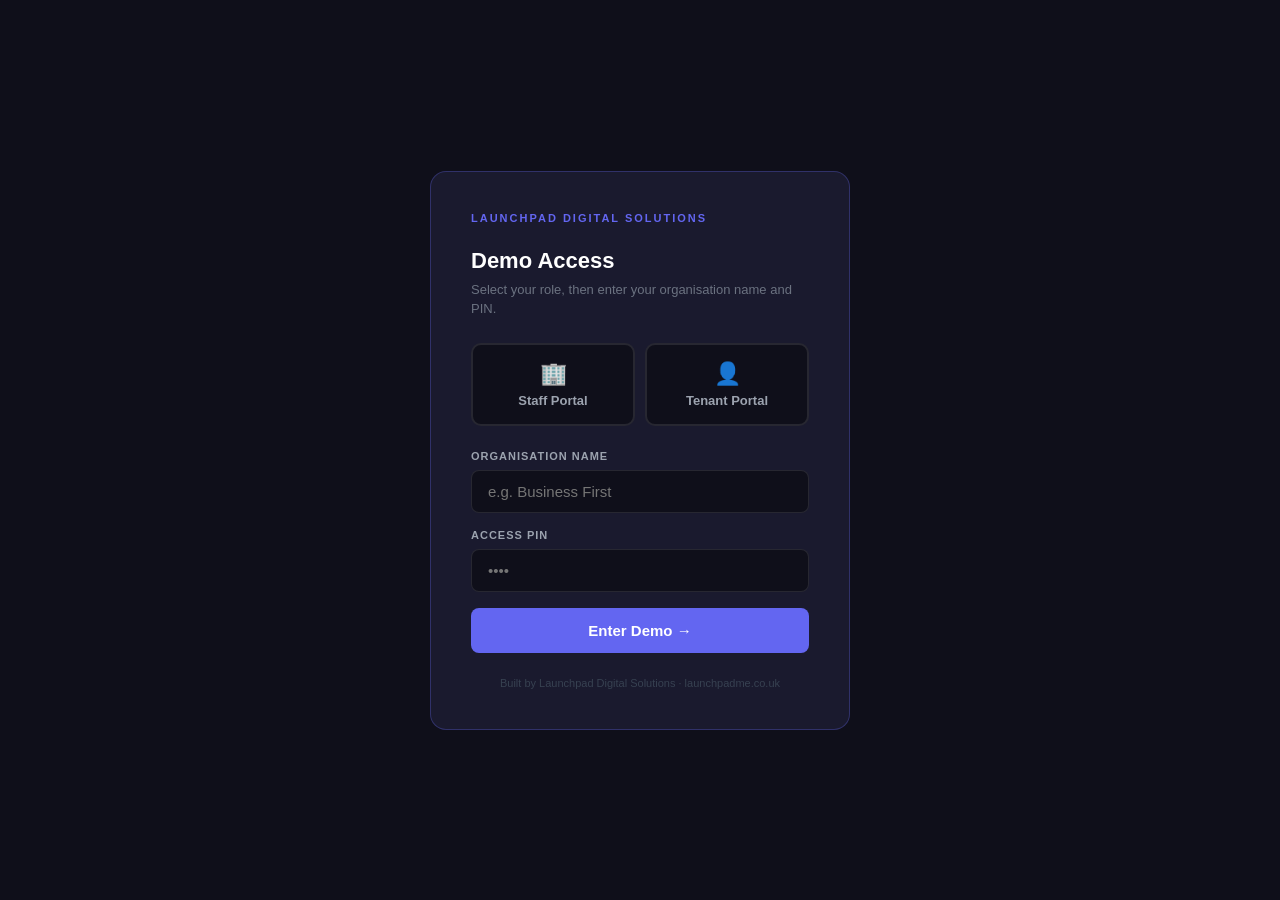
==== commit 2a45da29: "Fix index background" ====
--- a/index.html
+++ b/index.html
@@ -4,7 +4,10 @@
   <meta charset="UTF-8">
   <meta name="viewport" content="width=device-width, initial-scale=1.0">
   <title>Business First — Demo Access</title>
-  <link rel="stylesheet" href="css/style.css">
+  <style>
+    * { margin: 0; padding: 0; box-sizing: border-box; }
+    body { background: #0f0f1a; min-height: 100vh; }
+  </style>
 </head>
 <body>
   <script src="js/gate.js"></script>
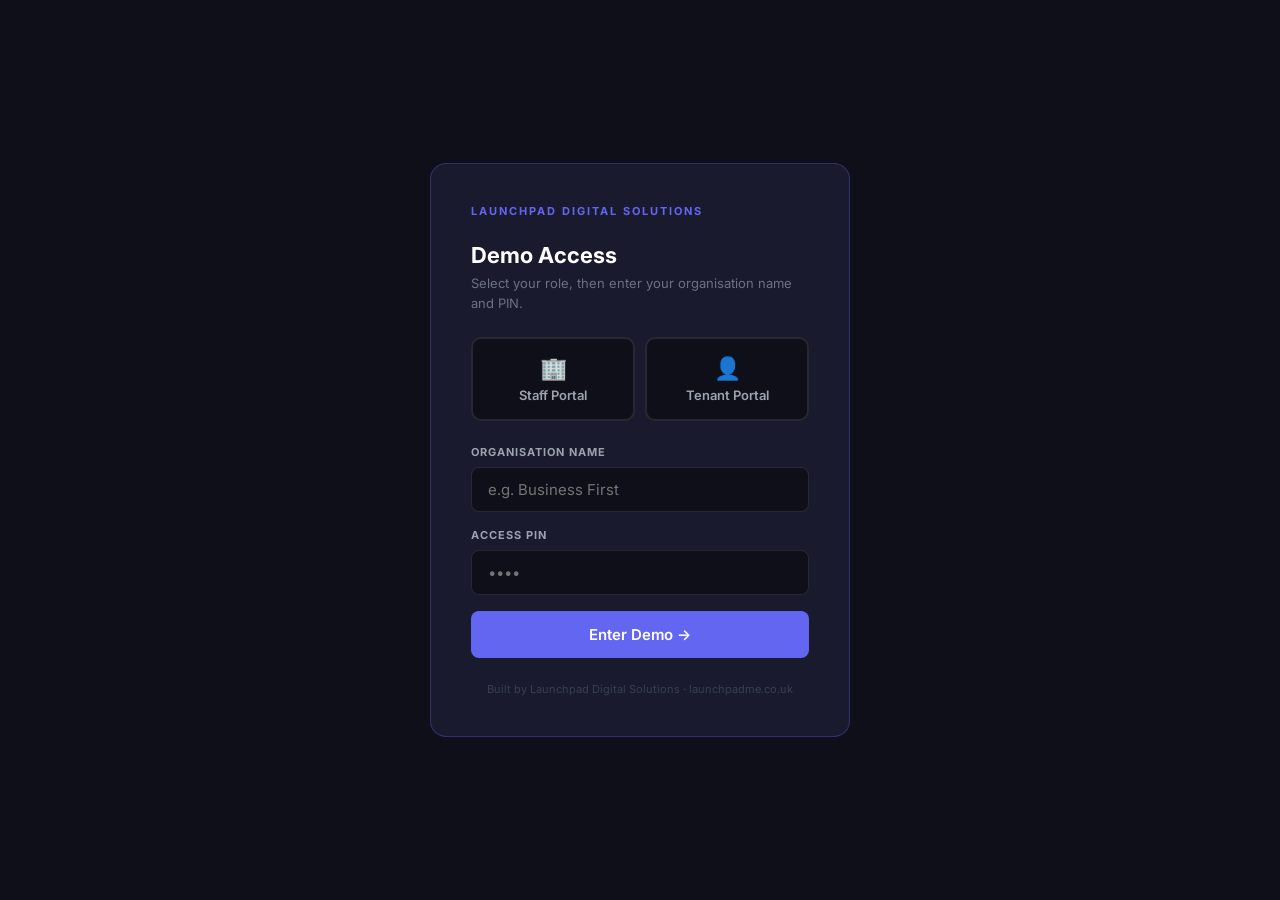
==== commit 61d5f7e4: "Inline gate JS into index" ====
--- a/index.html
+++ b/index.html
@@ -4,12 +4,222 @@
   <meta charset="UTF-8">
   <meta name="viewport" content="width=device-width, initial-scale=1.0">
   <title>Business First — Demo Access</title>
+  <link rel="preconnect" href="https://fonts.googleapis.com">
+  <link href="https://fonts.googleapis.com/css2?family=Inter:wght@400;500;600;700&display=swap" rel="stylesheet">
   <style>
     * { margin: 0; padding: 0; box-sizing: border-box; }
     body { background: #0f0f1a; min-height: 100vh; }
   </style>
 </head>
 <body>
-  <script src="js/gate.js"></script>
+<script>
+(function() {
+  const BRAND = 'Business First';
+  const PIN = '2612';
+  const SESSION_KEY = 'lp_demo_access';
+  const TARGET_KEY = 'lp_demo_target';
+
+  const stored = sessionStorage.getItem(SESSION_KEY);
+  if (stored === 'granted') return;
+
+  const style = document.createElement('style');
+  style.textContent = `
+    #lp-gate {
+      position: fixed; inset: 0; z-index: 99999;
+      background: #0f0f1a;
+      display: flex; align-items: center; justify-content: center;
+      font-family: 'Inter', sans-serif;
+    }
+    #lp-gate-box {
+      background: #1a1a2e;
+      border: 1px solid rgba(99,102,241,0.3);
+      border-radius: 16px;
+      padding: 40px;
+      width: 100%;
+      max-width: 420px;
+      margin: 20px;
+    }
+    #lp-gate-logo {
+      font-size: 11px;
+      font-weight: 700;
+      color: #6366f1;
+      letter-spacing: 2px;
+      text-transform: uppercase;
+      margin-bottom: 24px;
+    }
+    #lp-gate-title {
+      font-size: 22px;
+      font-weight: 700;
+      color: #ffffff;
+      margin-bottom: 6px;
+    }
+    #lp-gate-sub {
+      font-size: 13px;
+      color: #6b7280;
+      margin-bottom: 24px;
+      line-height: 1.5;
+    }
+    .lp-role-grid {
+      display: grid;
+      grid-template-columns: 1fr 1fr;
+      gap: 10px;
+      margin-bottom: 24px;
+    }
+    .lp-role-btn {
+      background: #0f0f1a;
+      border: 2px solid rgba(255,255,255,0.1);
+      border-radius: 10px;
+      padding: 16px 12px;
+      color: #9ca3af;
+      font-size: 13px;
+      font-weight: 600;
+      font-family: 'Inter', sans-serif;
+      cursor: pointer;
+      text-align: center;
+      transition: all 0.2s;
+    }
+    .lp-role-btn:hover { border-color: #6366f1; color: #ffffff; }
+    .lp-role-btn.selected {
+      border-color: #6366f1;
+      background: rgba(99,102,241,0.15);
+      color: #ffffff;
+    }
+    .lp-role-btn .role-icon { font-size: 22px; margin-bottom: 6px; display: block; }
+    #lp-gate label {
+      display: block;
+      font-size: 11px;
+      font-weight: 700;
+      letter-spacing: 1px;
+      text-transform: uppercase;
+      color: #9ca3af;
+      margin-bottom: 8px;
+    }
+    #lp-gate input {
+      width: 100%;
+      background: #0f0f1a;
+      border: 1px solid rgba(255,255,255,0.1);
+      border-radius: 8px;
+      padding: 12px 16px;
+      color: #ffffff;
+      font-size: 15px;
+      font-family: 'Inter', sans-serif;
+      box-sizing: border-box;
+      margin-bottom: 16px;
+      outline: none;
+      transition: border-color 0.2s;
+    }
+    #lp-gate input:focus { border-color: #6366f1; }
+    #lp-gate input.error { border-color: #ef4444; }
+    #lp-gate-btn {
+      width: 100%;
+      background: #6366f1;
+      color: #ffffff;
+      border: none;
+      border-radius: 8px;
+      padding: 14px;
+      font-size: 15px;
+      font-weight: 600;
+      font-family: 'Inter', sans-serif;
+      cursor: pointer;
+      transition: background 0.2s;
+    }
+    #lp-gate-btn:hover { background: #4f46e5; }
+    #lp-gate-err {
+      font-size: 12px;
+      color: #ef4444;
+      margin-top: 10px;
+      display: none;
+      text-align: center;
+    }
+    #lp-gate-footer {
+      margin-top: 24px;
+      font-size: 11px;
+      color: #374151;
+      text-align: center;
+    }
+  `;
+  document.head.appendChild(style);
+
+  const gate = document.createElement('div');
+  gate.id = 'lp-gate';
+  gate.innerHTML = `
+    <div id="lp-gate-box">
+      <div id="lp-gate-logo">Launchpad Digital Solutions</div>
+      <div id="lp-gate-title">Demo Access</div>
+      <div id="lp-gate-sub">Select your role, then enter your organisation name and PIN.</div>
+      <div class="lp-role-grid">
+        <button class="lp-role-btn" data-role="admin" onclick="lpSelectRole('admin')">
+          <span class="role-icon">🏢</span>
+          Staff Portal
+        </button>
+        <button class="lp-role-btn" data-role="tenant" onclick="lpSelectRole('tenant')">
+          <span class="role-icon">👤</span>
+          Tenant Portal
+        </button>
+      </div>
+      <label for="lp-brand-input">Organisation Name</label>
+      <input type="text" id="lp-brand-input" placeholder="e.g. Business First" autocomplete="off">
+      <label for="lp-pin-input">Access PIN</label>
+      <input type="password" id="lp-pin-input" placeholder="••••" maxlength="4" autocomplete="off">
+      <button id="lp-gate-btn" onclick="lpGateSubmit()">Enter Demo →</button>
+      <div id="lp-gate-err">Incorrect details. Please try again.</div>
+      <div id="lp-gate-footer">Built by Launchpad Digital Solutions · launchpadme.co.uk</div>
+    </div>
+  `;
+  document.body.appendChild(gate);
+
+  let selectedRole = null;
+
+  window.lpSelectRole = function(role) {
+    selectedRole = role;
+    document.querySelectorAll('.lp-role-btn').forEach(b => b.classList.remove('selected'));
+    document.querySelector(`[data-role="${role}"]`).classList.add('selected');
+  };
+
+  window.lpGateSubmit = function() {
+    const brand = document.getElementById('lp-brand-input').value.trim().toLowerCase();
+    const pin = document.getElementById('lp-pin-input').value.trim();
+    const err = document.getElementById('lp-gate-err');
+    const brandInput = document.getElementById('lp-brand-input');
+    const pinInput = document.getElementById('lp-pin-input');
+
+    brandInput.classList.remove('error');
+    pinInput.classList.remove('error');
+    err.style.display = 'none';
+
+    if (!selectedRole) {
+      err.textContent = 'Please select a role first.';
+      err.style.display = 'block';
+      return;
+    }
+
+    if (brand === BRAND.toLowerCase() && pin === PIN) {
+      sessionStorage.setItem(SESSION_KEY, 'granted');
+      sessionStorage.setItem(TARGET_KEY, selectedRole);
+      gate.style.opacity = '0';
+      gate.style.transition = 'opacity 0.3s';
+      setTimeout(() => {
+        gate.remove();
+        const dest = selectedRole === 'admin' ? 'admin.html' : 'tenant.html';
+        // Only redirect if we're on index
+        if (window.location.pathname === '/' || window.location.pathname.includes('index')) {
+          window.location.href = dest;
+        }
+      }, 300);
+    } else {
+      brandInput.classList.add('error');
+      pinInput.classList.add('error');
+      err.textContent = 'Incorrect details. Please try again.';
+      err.style.display = 'block';
+    }
+  };
+
+  document.addEventListener('keydown', function(e) {
+    if (e.key === 'Enter' && document.getElementById('lp-gate')) {
+      window.lpGateSubmit();
+    }
+  });
+})();
+</script>
 </body>
 </html>
